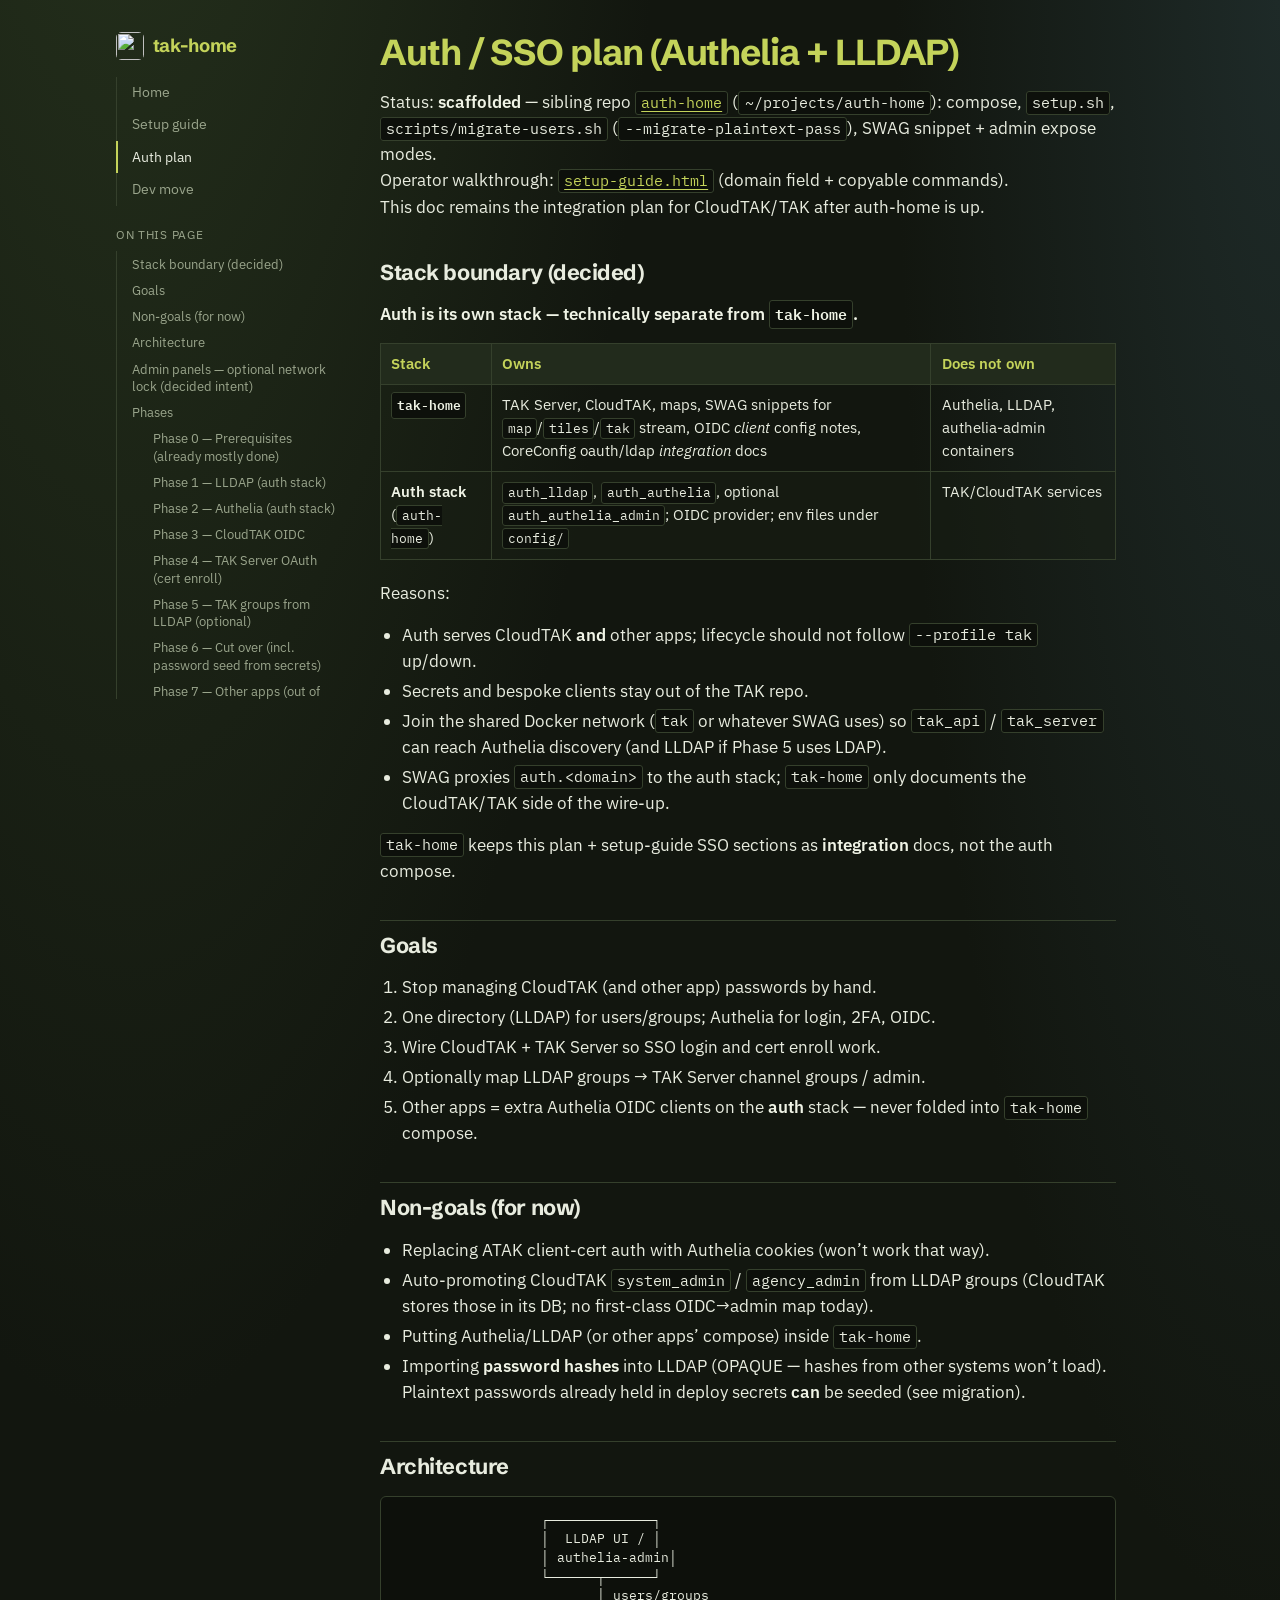
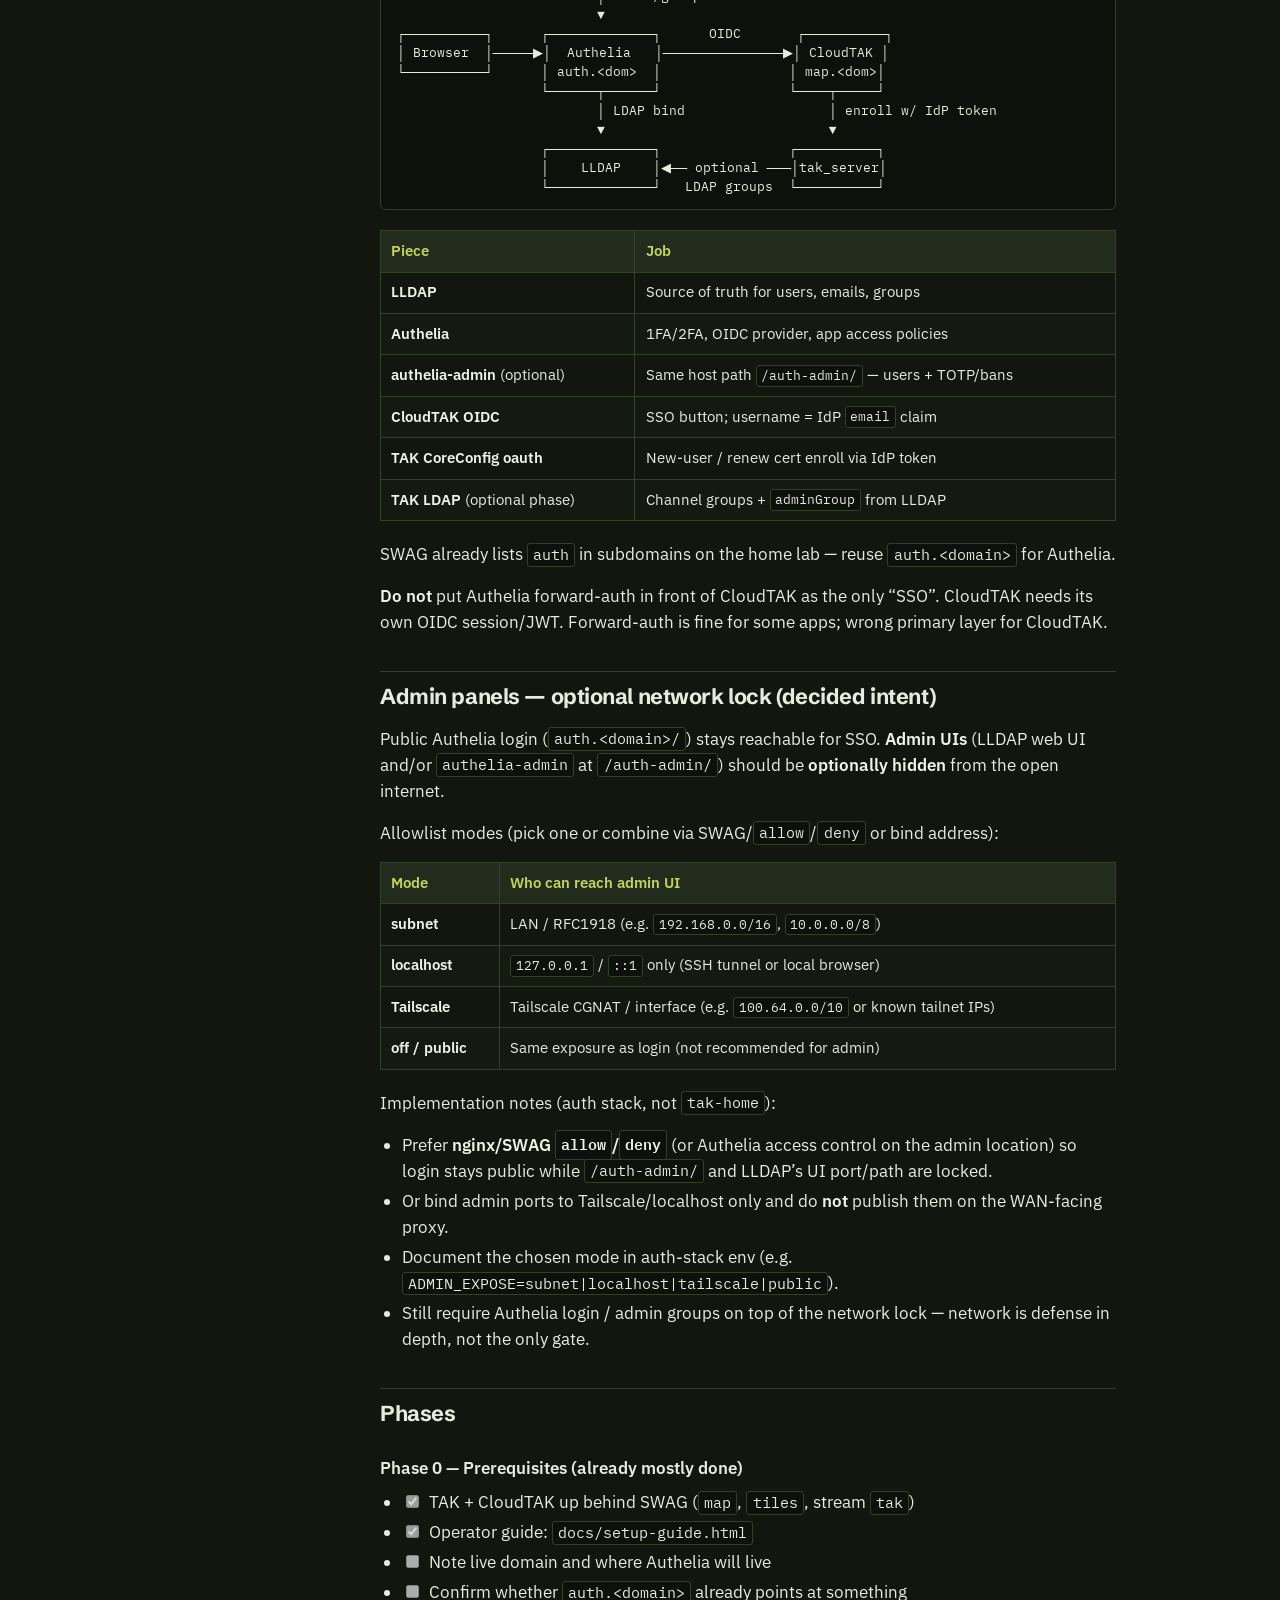
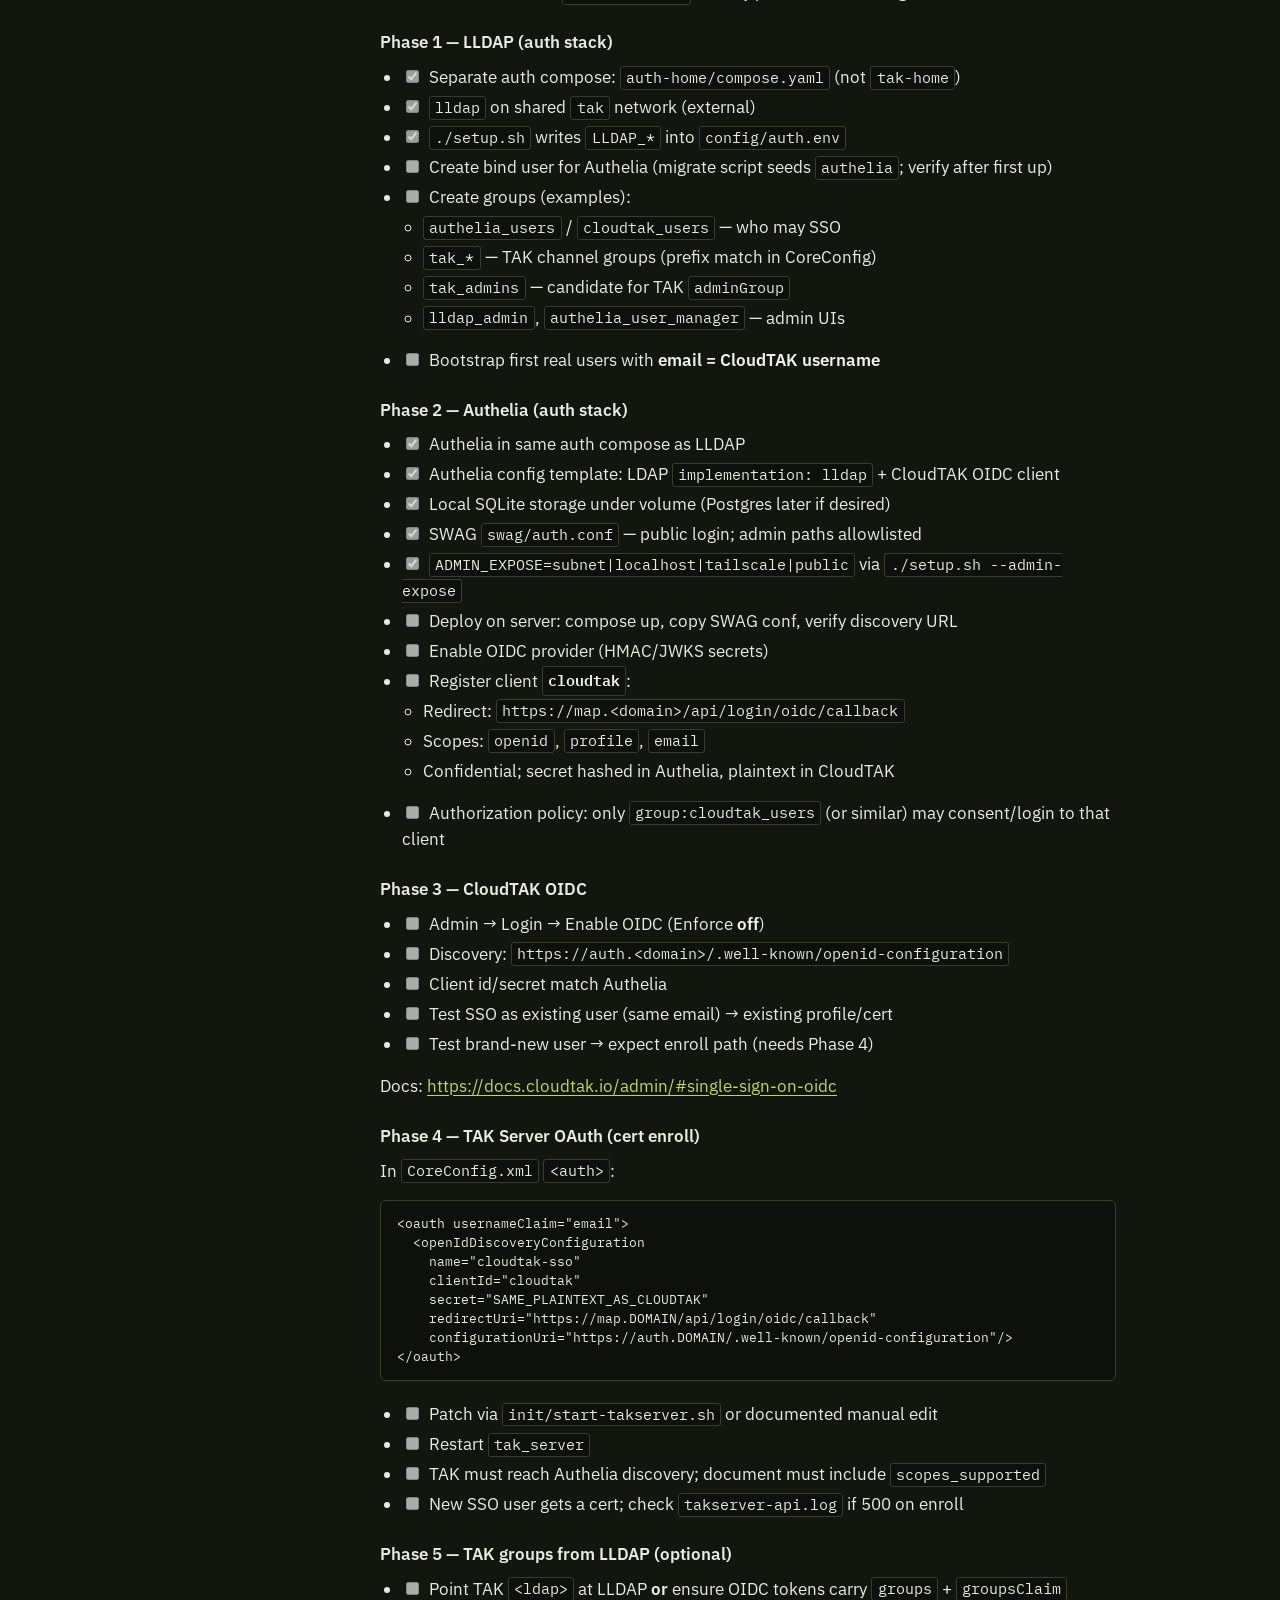
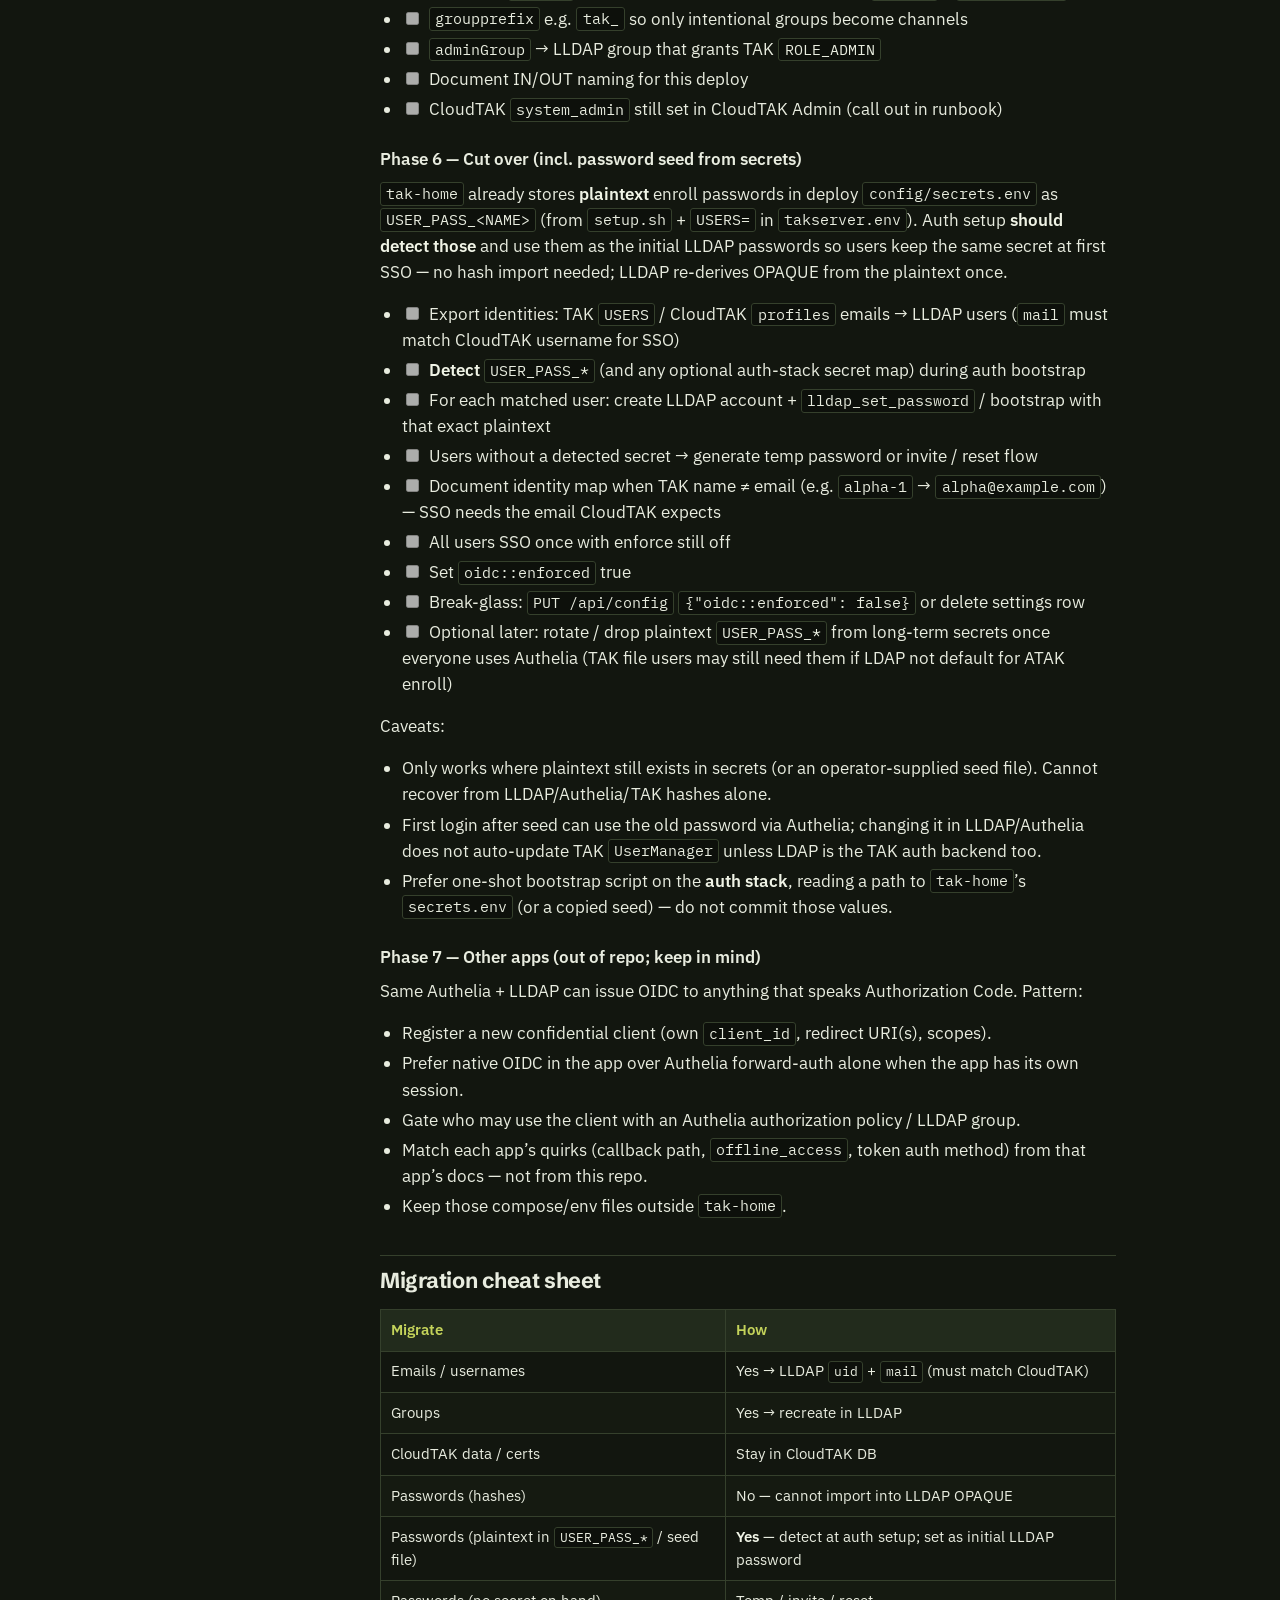
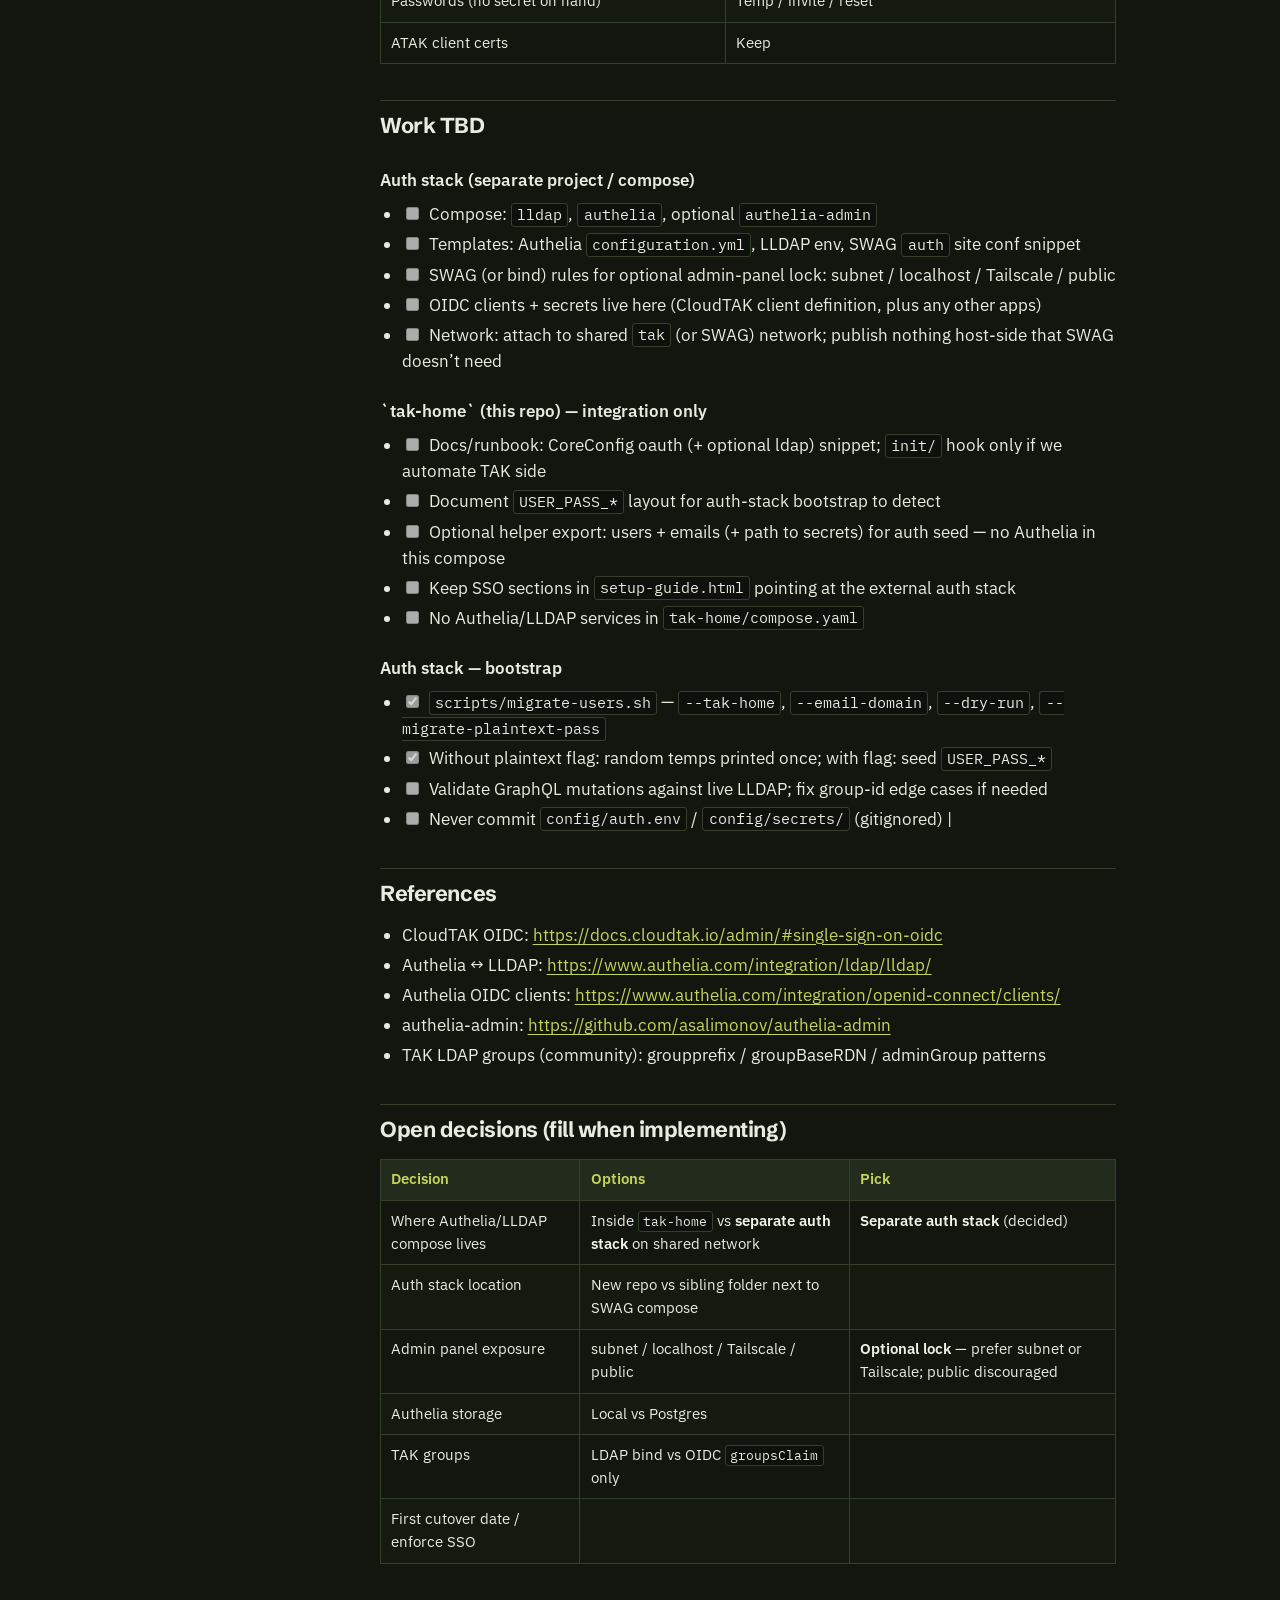
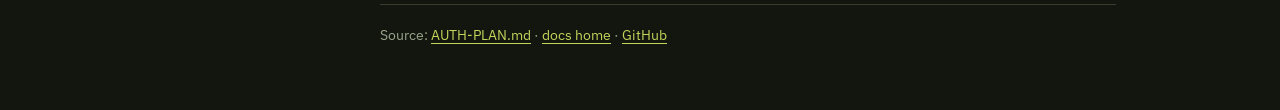
==== docs/auth-plan.html @ 0c03fddf "docs: themed HTML render for AUTH-PLAN and DEV-MOVE" ====
<!DOCTYPE html>
<html lang="en">
<head>
  <meta charset="utf-8" />
  <meta name="viewport" content="width=device-width, initial-scale=1" />
  <title>Auth / SSO plan · tak-home</title>
  <meta name="description" content="Auth / SSO plan — tak-home docs" />
  <link rel="icon" href="favicon.svg" type="image/svg+xml" />
  <link rel="icon" href="favicon.ico" sizes="any" />
  <link rel="apple-touch-icon" href="apple-touch-icon.png" />
  <link rel="preconnect" href="https://fonts.googleapis.com" />
  <link rel="preconnect" href="https://fonts.gstatic.com" crossorigin />
  <link href="https://fonts.googleapis.com/css2?family=IBM+Plex+Mono:wght@400;500&family=IBM+Plex+Sans:wght@400;500;600&family=Schibsted+Grotesk:wght@600;700&display=swap" rel="stylesheet" />
  <link rel="stylesheet" href="site.css" />
</head>
<body>
  <div class="wrap">
    <aside class="side">
      <a class="brand" href="./"><img src="logo.png" width="28" height="28" alt="" />tak-home</a>
      <ul class="nav-links">
        <li><a href="./">Home</a></li>
        <li><a href="setup-guide.html">Setup guide</a></li>
        <li><a href="auth-plan.html" aria-current="page">Auth plan</a></li>
        <li><a href="dev-move.html">Dev move</a></li>
      </ul>
      <span class="toc-label">On this page</span>
<ul class="toc">
<li class="toc-h2"><a href="#stack-boundary-decided">Stack boundary (decided)</a></li>
<li class="toc-h2"><a href="#goals">Goals</a></li>
<li class="toc-h2"><a href="#non-goals-for-now">Non-goals (for now)</a></li>
<li class="toc-h2"><a href="#architecture">Architecture</a></li>
<li class="toc-h2"><a href="#admin-panels-optional-network-lock-decided-intent">Admin panels — optional network lock (decided intent)</a></li>
<li class="toc-h2"><a href="#phases">Phases</a></li>
<li class="toc-h3"><a href="#phase-0-prerequisites-already-mostly-done">Phase 0 — Prerequisites (already mostly done)</a></li>
<li class="toc-h3"><a href="#phase-1-lldap-auth-stack">Phase 1 — LLDAP (auth stack)</a></li>
<li class="toc-h3"><a href="#phase-2-authelia-auth-stack">Phase 2 — Authelia (auth stack)</a></li>
<li class="toc-h3"><a href="#phase-3-cloudtak-oidc">Phase 3 — CloudTAK OIDC</a></li>
<li class="toc-h3"><a href="#phase-4-tak-server-oauth-cert-enroll">Phase 4 — TAK Server OAuth (cert enroll)</a></li>
<li class="toc-h3"><a href="#phase-5-tak-groups-from-lldap-optional">Phase 5 — TAK groups from LLDAP (optional)</a></li>
<li class="toc-h3"><a href="#phase-6-cut-over-incl-password-seed-from-secrets">Phase 6 — Cut over (incl. password seed from secrets)</a></li>
<li class="toc-h3"><a href="#phase-7-other-apps-out-of-repo-keep-in-mind">Phase 7 — Other apps (out of repo; keep in mind)</a></li>
<li class="toc-h2"><a href="#migration-cheat-sheet">Migration cheat sheet</a></li>
<li class="toc-h2"><a href="#work-tbd">Work TBD</a></li>
<li class="toc-h3"><a href="#auth-stack-separate-project-compose">Auth stack (separate project / compose)</a></li>
<li class="toc-h3"><a href="#tak-home-this-repo-integration-only">`tak-home` (this repo) — integration only</a></li>
<li class="toc-h3"><a href="#auth-stack-bootstrap">Auth stack — bootstrap</a></li>
<li class="toc-h2"><a href="#references">References</a></li>
<li class="toc-h2"><a href="#open-decisions-fill-when-implementing">Open decisions (fill when implementing)</a></li>
</ul>
    </aside>
    <main>
      <article>
<h1 id="auth-sso-plan-authelia-lldap">Auth / SSO plan (Authelia + LLDAP)</h1>
<p>Status: <strong>scaffolded</strong> — sibling repo <a href="../../auth-home"><code>auth-home</code></a> (<code>~/projects/auth-home</code>): compose, <code>setup.sh</code>, <code>scripts/migrate-users.sh</code> (<code>--migrate-plaintext-pass</code>), SWAG snippet + admin expose modes.<br>Operator walkthrough: <a href="./setup-guide.html"><code>setup-guide.html</code></a> (domain field + copyable commands).<br>This doc remains the integration plan for CloudTAK/TAK after auth-home is up.</p>
<h2 id="stack-boundary-decided">Stack boundary (decided)</h2>
<p><strong>Auth is its own stack — technically separate from <code>tak-home</code>.</strong></p>
<table>
<thead>
<tr>
<th>Stack</th>
<th>Owns</th>
<th>Does not own</th>
</tr>
</thead>
<tbody><tr>
<td><strong><code>tak-home</code></strong></td>
<td>TAK Server, CloudTAK, maps, SWAG snippets for <code>map</code>/<code>tiles</code>/<code>tak</code> stream, OIDC <em>client</em> config notes, CoreConfig oauth/ldap <em>integration</em> docs</td>
<td>Authelia, LLDAP, authelia-admin containers</td>
</tr>
<tr>
<td><strong>Auth stack</strong> (<code>auth-home</code>)</td>
<td><code>auth_lldap</code>, <code>auth_authelia</code>, optional <code>auth_authelia_admin</code>; OIDC provider; env files under <code>config/</code></td>
<td>TAK/CloudTAK services</td>
</tr>
</tbody></table>
<p>Reasons:</p>
<ul>
<li>Auth serves CloudTAK <strong>and</strong> other apps; lifecycle should not follow <code>--profile tak</code> up/down.</li>
<li>Secrets and bespoke clients stay out of the TAK repo.</li>
<li>Join the shared Docker network (<code>tak</code> or whatever SWAG uses) so <code>tak_api</code> / <code>tak_server</code> can reach Authelia discovery (and LLDAP if Phase 5 uses LDAP).</li>
<li>SWAG proxies <code>auth.&lt;domain&gt;</code> to the auth stack; <code>tak-home</code> only documents the CloudTAK/TAK side of the wire-up.</li>
</ul>
<p><code>tak-home</code> keeps this plan + setup-guide SSO sections as <strong>integration</strong> docs, not the auth compose.</p>
<h2 id="goals">Goals</h2>
<ol>
<li>Stop managing CloudTAK (and other app) passwords by hand.</li>
<li>One directory (LLDAP) for users/groups; Authelia for login, 2FA, OIDC.</li>
<li>Wire CloudTAK + TAK Server so SSO login and cert enroll work.</li>
<li>Optionally map LLDAP groups → TAK Server channel groups / admin.</li>
<li>Other apps = extra Authelia OIDC clients on the <strong>auth</strong> stack — never folded into <code>tak-home</code> compose.</li>
</ol>
<h2 id="non-goals-for-now">Non-goals (for now)</h2>
<ul>
<li>Replacing ATAK client-cert auth with Authelia cookies (won’t work that way).</li>
<li>Auto-promoting CloudTAK <code>system_admin</code> / <code>agency_admin</code> from LLDAP groups (CloudTAK stores those in its DB; no first-class OIDC→admin map today).</li>
<li>Putting Authelia/LLDAP (or other apps’ compose) inside <code>tak-home</code>.</li>
<li>Importing <strong>password hashes</strong> into LLDAP (OPAQUE — hashes from other systems won’t load).
Plaintext passwords already held in deploy secrets <strong>can</strong> be seeded (see migration).</li>
</ul>
<h2 id="architecture">Architecture</h2>
<pre><code>                  ┌─────────────┐
                  │  LLDAP UI / │
                  │ authelia-admin│
                  └──────┬──────┘
                         │ users/groups
                         ▼
┌──────────┐      ┌─────────────┐      OIDC       ┌──────────┐
│ Browser  │─────▶│  Authelia   │───────────────▶│ CloudTAK │
└──────────┘      │ auth.&lt;dom&gt;  │                │ map.&lt;dom&gt;│
                  └──────┬──────┘                └────┬─────┘
                         │ LDAP bind                  │ enroll w/ IdP token
                         ▼                            ▼
                  ┌─────────────┐                ┌──────────┐
                  │    LLDAP    │◀── optional ───│tak_server│
                  └─────────────┘   LDAP groups  └──────────┘
</code></pre>
<table>
<thead>
<tr>
<th>Piece</th>
<th>Job</th>
</tr>
</thead>
<tbody><tr>
<td><strong>LLDAP</strong></td>
<td>Source of truth for users, emails, groups</td>
</tr>
<tr>
<td><strong>Authelia</strong></td>
<td>1FA/2FA, OIDC provider, app access policies</td>
</tr>
<tr>
<td><strong>authelia-admin</strong> (optional)</td>
<td>Same host path <code>/auth-admin/</code> — users + TOTP/bans</td>
</tr>
<tr>
<td><strong>CloudTAK OIDC</strong></td>
<td>SSO button; username = IdP <code>email</code> claim</td>
</tr>
<tr>
<td><strong>TAK CoreConfig oauth</strong></td>
<td>New-user / renew cert enroll via IdP token</td>
</tr>
<tr>
<td><strong>TAK LDAP</strong> (optional phase)</td>
<td>Channel groups + <code>adminGroup</code> from LLDAP</td>
</tr>
</tbody></table>
<p>SWAG already lists <code>auth</code> in subdomains on the home lab — reuse <code>auth.&lt;domain&gt;</code> for Authelia.</p>
<p><strong>Do not</strong> put Authelia forward-auth in front of CloudTAK as the only “SSO”. CloudTAK needs its own OIDC session/JWT. Forward-auth is fine for some apps; wrong primary layer for CloudTAK.</p>
<h2 id="admin-panels-optional-network-lock-decided-intent">Admin panels — optional network lock (decided intent)</h2>
<p>Public Authelia login (<code>auth.&lt;domain&gt;/</code>) stays reachable for SSO. <strong>Admin UIs</strong> (LLDAP web UI and/or <code>authelia-admin</code> at <code>/auth-admin/</code>) should be <strong>optionally hidden</strong> from the open internet.</p>
<p>Allowlist modes (pick one or combine via SWAG/<code>allow</code>/<code>deny</code> or bind address):</p>
<table>
<thead>
<tr>
<th>Mode</th>
<th>Who can reach admin UI</th>
</tr>
</thead>
<tbody><tr>
<td><strong>subnet</strong></td>
<td>LAN / RFC1918 (e.g. <code>192.168.0.0/16</code>, <code>10.0.0.0/8</code>)</td>
</tr>
<tr>
<td><strong>localhost</strong></td>
<td><code>127.0.0.1</code> / <code>::1</code> only (SSH tunnel or local browser)</td>
</tr>
<tr>
<td><strong>Tailscale</strong></td>
<td>Tailscale CGNAT / interface (e.g. <code>100.64.0.0/10</code> or known tailnet IPs)</td>
</tr>
<tr>
<td><strong>off / public</strong></td>
<td>Same exposure as login (not recommended for admin)</td>
</tr>
</tbody></table>
<p>Implementation notes (auth stack, not <code>tak-home</code>):</p>
<ul>
<li>Prefer <strong>nginx/SWAG <code>allow</code>/<code>deny</code></strong> (or Authelia access control on the admin location) so login stays public while <code>/auth-admin/</code> and LLDAP’s UI port/path are locked.</li>
<li>Or bind admin ports to Tailscale/localhost only and do <strong>not</strong> publish them on the WAN-facing proxy.</li>
<li>Document the chosen mode in auth-stack env (e.g. <code>ADMIN_EXPOSE=subnet|localhost|tailscale|public</code>).</li>
<li>Still require Authelia login / admin groups on top of the network lock — network is defense in depth, not the only gate.</li>
</ul>
<h2 id="phases">Phases</h2>
<h3 id="phase-0-prerequisites-already-mostly-done">Phase 0 — Prerequisites (already mostly done)</h3>
<ul>
<li><input checked="" disabled="" type="checkbox"> TAK + CloudTAK up behind SWAG (<code>map</code>, <code>tiles</code>, stream <code>tak</code>)</li>
<li><input checked="" disabled="" type="checkbox"> Operator guide: <code>docs/setup-guide.html</code></li>
<li><input disabled="" type="checkbox"> Note live domain and where Authelia will live</li>
<li><input disabled="" type="checkbox"> Confirm whether <code>auth.&lt;domain&gt;</code> already points at something</li>
</ul>
<h3 id="phase-1-lldap-auth-stack">Phase 1 — LLDAP (auth stack)</h3>
<ul>
<li><input checked="" disabled="" type="checkbox"> Separate auth compose: <code>auth-home/compose.yaml</code> (not <code>tak-home</code>)</li>
<li><input checked="" disabled="" type="checkbox"> <code>lldap</code> on shared <code>tak</code> network (external)</li>
<li><input checked="" disabled="" type="checkbox"> <code>./setup.sh</code> writes <code>LLDAP_*</code> into <code>config/auth.env</code></li>
<li><input disabled="" type="checkbox"> Create bind user for Authelia (migrate script seeds <code>authelia</code>; verify after first up)</li>
<li><input disabled="" type="checkbox"> Create groups (examples):<ul>
<li><code>authelia_users</code> / <code>cloudtak_users</code> — who may SSO</li>
<li><code>tak_*</code> — TAK channel groups (prefix match in CoreConfig)</li>
<li><code>tak_admins</code> — candidate for TAK <code>adminGroup</code></li>
<li><code>lldap_admin</code>, <code>authelia_user_manager</code> — admin UIs</li>
</ul>
</li>
<li><input disabled="" type="checkbox"> Bootstrap first real users with <strong>email = CloudTAK username</strong></li>
</ul>
<h3 id="phase-2-authelia-auth-stack">Phase 2 — Authelia (auth stack)</h3>
<ul>
<li><input checked="" disabled="" type="checkbox"> Authelia in same auth compose as LLDAP</li>
<li><input checked="" disabled="" type="checkbox"> Authelia config template: LDAP <code>implementation: lldap</code> + CloudTAK OIDC client</li>
<li><input checked="" disabled="" type="checkbox"> Local SQLite storage under volume (Postgres later if desired)</li>
<li><input checked="" disabled="" type="checkbox"> SWAG <code>swag/auth.conf</code> — public login; admin paths allowlisted</li>
<li><input checked="" disabled="" type="checkbox"> <code>ADMIN_EXPOSE=subnet|localhost|tailscale|public</code> via <code>./setup.sh --admin-expose</code></li>
<li><input disabled="" type="checkbox"> Deploy on server: compose up, copy SWAG conf, verify discovery URL</li>
<li><input disabled="" type="checkbox"> Enable OIDC provider (HMAC/JWKS secrets)</li>
<li><input disabled="" type="checkbox"> Register client <strong><code>cloudtak</code></strong>:<ul>
<li>Redirect: <code>https://map.&lt;domain&gt;/api/login/oidc/callback</code></li>
<li>Scopes: <code>openid</code>, <code>profile</code>, <code>email</code></li>
<li>Confidential; secret hashed in Authelia, plaintext in CloudTAK</li>
</ul>
</li>
<li><input disabled="" type="checkbox"> Authorization policy: only <code>group:cloudtak_users</code> (or similar) may consent/login to that client</li>
</ul>
<h3 id="phase-3-cloudtak-oidc">Phase 3 — CloudTAK OIDC</h3>
<ul>
<li><input disabled="" type="checkbox"> Admin → Login → Enable OIDC (Enforce <strong>off</strong>)</li>
<li><input disabled="" type="checkbox"> Discovery: <code>https://auth.&lt;domain&gt;/.well-known/openid-configuration</code></li>
<li><input disabled="" type="checkbox"> Client id/secret match Authelia</li>
<li><input disabled="" type="checkbox"> Test SSO as existing user (same email) → existing profile/cert</li>
<li><input disabled="" type="checkbox"> Test brand-new user → expect enroll path (needs Phase 4)</li>
</ul>
<p>Docs: <a href="https://docs.cloudtak.io/admin/#single-sign-on-oidc">https://docs.cloudtak.io/admin/#single-sign-on-oidc</a></p>
<h3 id="phase-4-tak-server-oauth-cert-enroll">Phase 4 — TAK Server OAuth (cert enroll)</h3>
<p>In <code>CoreConfig.xml</code> <code>&lt;auth&gt;</code>:</p>
<pre><code class="language-xml">&lt;oauth usernameClaim=&quot;email&quot;&gt;
  &lt;openIdDiscoveryConfiguration
    name=&quot;cloudtak-sso&quot;
    clientId=&quot;cloudtak&quot;
    secret=&quot;SAME_PLAINTEXT_AS_CLOUDTAK&quot;
    redirectUri=&quot;https://map.DOMAIN/api/login/oidc/callback&quot;
    configurationUri=&quot;https://auth.DOMAIN/.well-known/openid-configuration&quot;/&gt;
&lt;/oauth&gt;
</code></pre>
<ul>
<li><input disabled="" type="checkbox"> Patch via <code>init/start-takserver.sh</code> or documented manual edit</li>
<li><input disabled="" type="checkbox"> Restart <code>tak_server</code></li>
<li><input disabled="" type="checkbox"> TAK must reach Authelia discovery; document must include <code>scopes_supported</code></li>
<li><input disabled="" type="checkbox"> New SSO user gets a cert; check <code>takserver-api.log</code> if 500 on enroll</li>
</ul>
<h3 id="phase-5-tak-groups-from-lldap-optional">Phase 5 — TAK groups from LLDAP (optional)</h3>
<ul>
<li><input disabled="" type="checkbox"> Point TAK <code>&lt;ldap&gt;</code> at LLDAP <strong>or</strong> ensure OIDC tokens carry <code>groups</code> + <code>groupsClaim</code></li>
<li><input disabled="" type="checkbox"> <code>groupprefix</code> e.g. <code>tak_</code> so only intentional groups become channels</li>
<li><input disabled="" type="checkbox"> <code>adminGroup</code> → LLDAP group that grants TAK <code>ROLE_ADMIN</code></li>
<li><input disabled="" type="checkbox"> Document IN/OUT naming for this deploy</li>
<li><input disabled="" type="checkbox"> CloudTAK <code>system_admin</code> still set in CloudTAK Admin (call out in runbook)</li>
</ul>
<h3 id="phase-6-cut-over-incl-password-seed-from-secrets">Phase 6 — Cut over (incl. password seed from secrets)</h3>
<p><code>tak-home</code> already stores <strong>plaintext</strong> enroll passwords in deploy <code>config/secrets.env</code> as <code>USER_PASS_&lt;NAME&gt;</code> (from <code>setup.sh</code> + <code>USERS=</code> in <code>takserver.env</code>). Auth setup <strong>should detect those</strong> and use them as the initial LLDAP passwords so users keep the same secret at first SSO — no hash import needed; LLDAP re-derives OPAQUE from the plaintext once.</p>
<ul>
<li><input disabled="" type="checkbox"> Export identities: TAK <code>USERS</code> / CloudTAK <code>profiles</code> emails → LLDAP users (<code>mail</code> must match CloudTAK username for SSO)</li>
<li><input disabled="" type="checkbox"> <strong>Detect</strong> <code>USER_PASS_*</code> (and any optional auth-stack secret map) during auth bootstrap</li>
<li><input disabled="" type="checkbox"> For each matched user: create LLDAP account + <code>lldap_set_password</code> / bootstrap with that exact plaintext</li>
<li><input disabled="" type="checkbox"> Users without a detected secret → generate temp password or invite / reset flow</li>
<li><input disabled="" type="checkbox"> Document identity map when TAK name ≠ email (e.g. <code>alpha-1</code> → <code>alpha@example.com</code>) — SSO needs the email CloudTAK expects</li>
<li><input disabled="" type="checkbox"> All users SSO once with enforce still off</li>
<li><input disabled="" type="checkbox"> Set <code>oidc::enforced</code> true</li>
<li><input disabled="" type="checkbox"> Break-glass: <code>PUT /api/config</code> <code>{&quot;oidc::enforced&quot;: false}</code> or delete settings row</li>
<li><input disabled="" type="checkbox"> Optional later: rotate / drop plaintext <code>USER_PASS_*</code> from long-term secrets once everyone uses Authelia (TAK file users may still need them if LDAP not default for ATAK enroll)</li>
</ul>
<p>Caveats:</p>
<ul>
<li>Only works where plaintext still exists in secrets (or an operator-supplied seed file). Cannot recover from LLDAP/Authelia/TAK hashes alone.</li>
<li>First login after seed can use the old password via Authelia; changing it in LLDAP/Authelia does not auto-update TAK <code>UserManager</code> unless LDAP is the TAK auth backend too.</li>
<li>Prefer one-shot bootstrap script on the <strong>auth stack</strong>, reading a path to <code>tak-home</code>’s <code>secrets.env</code> (or a copied seed) — do not commit those values.</li>
</ul>
<h3 id="phase-7-other-apps-out-of-repo-keep-in-mind">Phase 7 — Other apps (out of repo; keep in mind)</h3>
<p>Same Authelia + LLDAP can issue OIDC to anything that speaks Authorization Code. Pattern:</p>
<ul>
<li>Register a new confidential client (own <code>client_id</code>, redirect URI(s), scopes).</li>
<li>Prefer native OIDC in the app over Authelia forward-auth alone when the app has its own session.</li>
<li>Gate who may use the client with an Authelia authorization policy / LLDAP group.</li>
<li>Match each app’s quirks (callback path, <code>offline_access</code>, token auth method) from that app’s docs — not from this repo.</li>
<li>Keep those compose/env files outside <code>tak-home</code>.</li>
</ul>
<h2 id="migration-cheat-sheet">Migration cheat sheet</h2>
<table>
<thead>
<tr>
<th>Migrate</th>
<th>How</th>
</tr>
</thead>
<tbody><tr>
<td>Emails / usernames</td>
<td>Yes → LLDAP <code>uid</code> + <code>mail</code> (must match CloudTAK)</td>
</tr>
<tr>
<td>Groups</td>
<td>Yes → recreate in LLDAP</td>
</tr>
<tr>
<td>CloudTAK data / certs</td>
<td>Stay in CloudTAK DB</td>
</tr>
<tr>
<td>Passwords (hashes)</td>
<td>No — cannot import into LLDAP OPAQUE</td>
</tr>
<tr>
<td>Passwords (plaintext in <code>USER_PASS_*</code> / seed file)</td>
<td><strong>Yes</strong> — detect at auth setup; set as initial LLDAP password</td>
</tr>
<tr>
<td>Passwords (no secret on hand)</td>
<td>Temp / invite / reset</td>
</tr>
<tr>
<td>ATAK client certs</td>
<td>Keep</td>
</tr>
</tbody></table>
<h2 id="work-tbd">Work TBD</h2>
<h3 id="auth-stack-separate-project-compose">Auth stack (separate project / compose)</h3>
<ul>
<li><input disabled="" type="checkbox"> Compose: <code>lldap</code>, <code>authelia</code>, optional <code>authelia-admin</code></li>
<li><input disabled="" type="checkbox"> Templates: Authelia <code>configuration.yml</code>, LLDAP env, SWAG <code>auth</code> site conf snippet</li>
<li><input disabled="" type="checkbox"> SWAG (or bind) rules for optional admin-panel lock: subnet / localhost / Tailscale / public</li>
<li><input disabled="" type="checkbox"> OIDC clients + secrets live here (CloudTAK client definition, plus any other apps)</li>
<li><input disabled="" type="checkbox"> Network: attach to shared <code>tak</code> (or SWAG) network; publish nothing host-side that SWAG doesn’t need</li>
</ul>
<h3 id="tak-home-this-repo-integration-only">`tak-home` (this repo) — integration only</h3>
<ul>
<li><input disabled="" type="checkbox"> Docs/runbook: CoreConfig oauth (+ optional ldap) snippet; <code>init/</code> hook only if we automate TAK side</li>
<li><input disabled="" type="checkbox"> Document <code>USER_PASS_*</code> layout for auth-stack bootstrap to detect</li>
<li><input disabled="" type="checkbox"> Optional helper export: users + emails (+ path to secrets) for auth seed — no Authelia in this compose</li>
<li><input disabled="" type="checkbox"> Keep SSO sections in <code>setup-guide.html</code> pointing at the external auth stack</li>
<li><input disabled="" type="checkbox"> No Authelia/LLDAP services in <code>tak-home/compose.yaml</code></li>
</ul>
<h3 id="auth-stack-bootstrap">Auth stack — bootstrap</h3>
<ul>
<li><input checked="" disabled="" type="checkbox"> <code>scripts/migrate-users.sh</code> — <code>--tak-home</code>, <code>--email-domain</code>, <code>--dry-run</code>, <code>--migrate-plaintext-pass</code></li>
<li><input checked="" disabled="" type="checkbox"> Without plaintext flag: random temps printed once; with flag: seed <code>USER_PASS_*</code></li>
<li><input disabled="" type="checkbox"> Validate GraphQL mutations against live LLDAP; fix group-id edge cases if needed</li>
<li><input disabled="" type="checkbox"> Never commit <code>config/auth.env</code> / <code>config/secrets/</code> (gitignored) |</li>
</ul>
<h2 id="references">References</h2>
<ul>
<li>CloudTAK OIDC: <a href="https://docs.cloudtak.io/admin/#single-sign-on-oidc">https://docs.cloudtak.io/admin/#single-sign-on-oidc</a></li>
<li>Authelia ↔ LLDAP: <a href="https://www.authelia.com/integration/ldap/lldap/">https://www.authelia.com/integration/ldap/lldap/</a></li>
<li>Authelia OIDC clients: <a href="https://www.authelia.com/integration/openid-connect/clients/">https://www.authelia.com/integration/openid-connect/clients/</a></li>
<li>authelia-admin: <a href="https://github.com/asalimonov/authelia-admin">https://github.com/asalimonov/authelia-admin</a></li>
<li>TAK LDAP groups (community): groupprefix / groupBaseRDN / adminGroup patterns</li>
</ul>
<h2 id="open-decisions-fill-when-implementing">Open decisions (fill when implementing)</h2>
<table>
<thead>
<tr>
<th>Decision</th>
<th>Options</th>
<th>Pick</th>
</tr>
</thead>
<tbody><tr>
<td>Where Authelia/LLDAP compose lives</td>
<td>Inside <code>tak-home</code> vs <strong>separate auth stack</strong> on shared network</td>
<td><strong>Separate auth stack</strong> (decided)</td>
</tr>
<tr>
<td>Auth stack location</td>
<td>New repo vs sibling folder next to SWAG compose</td>
<td></td>
</tr>
<tr>
<td>Admin panel exposure</td>
<td>subnet / localhost / Tailscale / public</td>
<td><strong>Optional lock</strong> — prefer subnet or Tailscale; public discouraged</td>
</tr>
<tr>
<td>Authelia storage</td>
<td>Local vs Postgres</td>
<td></td>
</tr>
<tr>
<td>TAK groups</td>
<td>LDAP bind vs OIDC <code>groupsClaim</code> only</td>
<td></td>
</tr>
<tr>
<td>First cutover date / enforce SSO</td>
<td></td>
<td></td>
</tr>
</tbody></table>

      </article>
      <footer class="doc-foot">
        Source: <a href="AUTH-PLAN.md">AUTH-PLAN.md</a>
        · <a href="./">docs home</a>
        · <a href="https://github.com/TobiTenno/tak-home">GitHub</a>
      </footer>
    </main>
  </div>
</body>
</html>
---- docs/site.css ----
:root {
  --bg: #12160f;
  --bg-elev: #1a2116;
  --panel: #222b1c;
  --ink: #e8ecdf;
  --muted: #9aa58c;
  --line: #35402c;
  --accent: #c4d35a;
  --accent-dim: #8a9a3a;
  --code-bg: #0d100b;
  --radius: 6px;
  --max: 46rem;
}

* { box-sizing: border-box; }
html { scroll-behavior: smooth; }
body {
  margin: 0;
  font-family: "IBM Plex Sans", system-ui, sans-serif;
  font-size: 1.05rem;
  line-height: 1.55;
  color: var(--ink);
  background:
    radial-gradient(ellipse 80% 50% at 10% -10%, #2a3820 0%, transparent 55%),
    radial-gradient(ellipse 60% 40% at 100% 0%, #1e2a28 0%, transparent 50%),
    var(--bg);
  min-height: 100vh;
}

a { color: var(--accent); text-underline-offset: 3px; }
a:hover { color: #dce878; }

.wrap {
  display: grid;
  grid-template-columns: minmax(0, 14rem) minmax(0, var(--max));
  gap: 2.5rem;
  max-width: 68rem;
  margin: 0 auto;
  padding: 2rem 1.25rem 4rem;
}

@media (max-width: 800px) {
  .wrap {
    grid-template-columns: 1fr;
    gap: 1.25rem;
  }
  .side { position: static; }
}

.side {
  position: sticky;
  top: 1rem;
  align-self: start;
  font-size: 0.85rem;
}

.side .brand {
  font-family: "Schibsted Grotesk", "IBM Plex Sans", sans-serif;
  font-weight: 700;
  font-size: 1.15rem;
  letter-spacing: -0.02em;
  color: var(--accent);
  margin-bottom: 1rem;
  display: flex;
  align-items: center;
  gap: 0.55rem;
  text-decoration: none;
}

.side .brand img {
  width: 1.75rem;
  height: 1.75rem;
  border-radius: 0.35rem;
  flex-shrink: 0;
}

.side .nav-links {
  list-style: none;
  margin: 0 0 1.25rem;
  padding: 0;
  border-left: 1px solid var(--line);
}

.side .nav-links a {
  display: block;
  padding: 0.35rem 0 0.35rem 0.85rem;
  color: var(--muted);
  text-decoration: none;
  border-left: 2px solid transparent;
  margin-left: -1px;
}

.side .nav-links a:hover,
.side .nav-links a[aria-current="page"] {
  color: var(--ink);
  border-left-color: var(--accent);
}

.side .toc {
  list-style: none;
  margin: 0;
  padding: 0;
  border-left: 1px solid var(--line);
  max-height: min(60vh, 28rem);
  overflow: auto;
}

.side .toc a {
  display: block;
  padding: 0.28rem 0 0.28rem 0.85rem;
  color: var(--muted);
  text-decoration: none;
  border-left: 2px solid transparent;
  margin-left: -1px;
  font-size: 0.8rem;
  line-height: 1.35;
}

.side .toc a:hover { color: var(--ink); }
.side .toc .toc-h3 { padding-left: 1.35rem; font-size: 0.75rem; }

.side .toc-label {
  display: block;
  color: var(--muted);
  font-size: 0.72rem;
  text-transform: uppercase;
  letter-spacing: 0.06em;
  margin: 0 0 0.5rem;
}

article {
  min-width: 0;
}

article > h1:first-child {
  font-family: "Schibsted Grotesk", "IBM Plex Sans", sans-serif;
  font-weight: 700;
  font-size: clamp(1.75rem, 4vw, 2.25rem);
  letter-spacing: -0.03em;
  line-height: 1.15;
  color: var(--accent);
  margin: 0 0 1rem;
}

article h2 {
  font-family: "Schibsted Grotesk", "IBM Plex Sans", sans-serif;
  font-weight: 700;
  font-size: 1.35rem;
  letter-spacing: -0.02em;
  margin: 2.25rem 0 0.75rem;
  padding-top: 0.5rem;
  border-top: 1px solid var(--line);
  color: var(--ink);
}

article h2:first-of-type { border-top: 0; padding-top: 0; }

article h3 {
  font-size: 1.08rem;
  font-weight: 600;
  margin: 1.5rem 0 0.5rem;
  color: var(--ink);
}

article p { margin: 0 0 1rem; }
article li { margin: 0.25rem 0; }
article ul, article ol { margin: 0 0 1rem; padding-left: 1.35rem; }

article strong { color: #f0f4e6; font-weight: 600; }

article code {
  font-family: "IBM Plex Mono", ui-monospace, monospace;
  font-size: 0.88em;
  background: var(--code-bg);
  border: 1px solid var(--line);
  border-radius: 3px;
  padding: 0.1em 0.35em;
}

article pre {
  position: relative;
  margin: 0 0 1.25rem;
  padding: 0.85rem 1rem;
  background: var(--code-bg);
  border: 1px solid var(--line);
  border-radius: var(--radius);
  overflow-x: auto;
  font-family: "IBM Plex Mono", ui-monospace, monospace;
  font-size: 0.82rem;
  line-height: 1.45;
}

article pre code {
  background: none;
  border: 0;
  padding: 0;
  font-size: inherit;
}

article table {
  width: 100%;
  border-collapse: collapse;
  margin: 0 0 1.25rem;
  font-size: 0.92rem;
}

article th,
article td {
  text-align: left;
  vertical-align: top;
  padding: 0.55rem 0.65rem;
  border: 1px solid var(--line);
}

article th {
  background: var(--panel);
  color: var(--accent);
  font-weight: 600;
}

article tr:nth-child(even) td { background: rgba(26, 33, 22, 0.45); }

article blockquote {
  margin: 0 0 1.25rem;
  padding: 0.65rem 1rem;
  border-left: 3px solid var(--accent-dim);
  background: var(--bg-elev);
  color: var(--muted);
}

article hr {
  border: 0;
  border-top: 1px solid var(--line);
  margin: 2rem 0;
}

article input[type="checkbox"] {
  margin-right: 0.4rem;
  accent-color: var(--accent);
}

.page-meta {
  color: var(--muted);
  font-size: 0.85rem;
  margin: 0 0 1.5rem;
}

footer.doc-foot {
  margin-top: 2.5rem;
  padding-top: 1.25rem;
  border-top: 1px solid var(--line);
  color: var(--muted);
  font-size: 0.85rem;
}
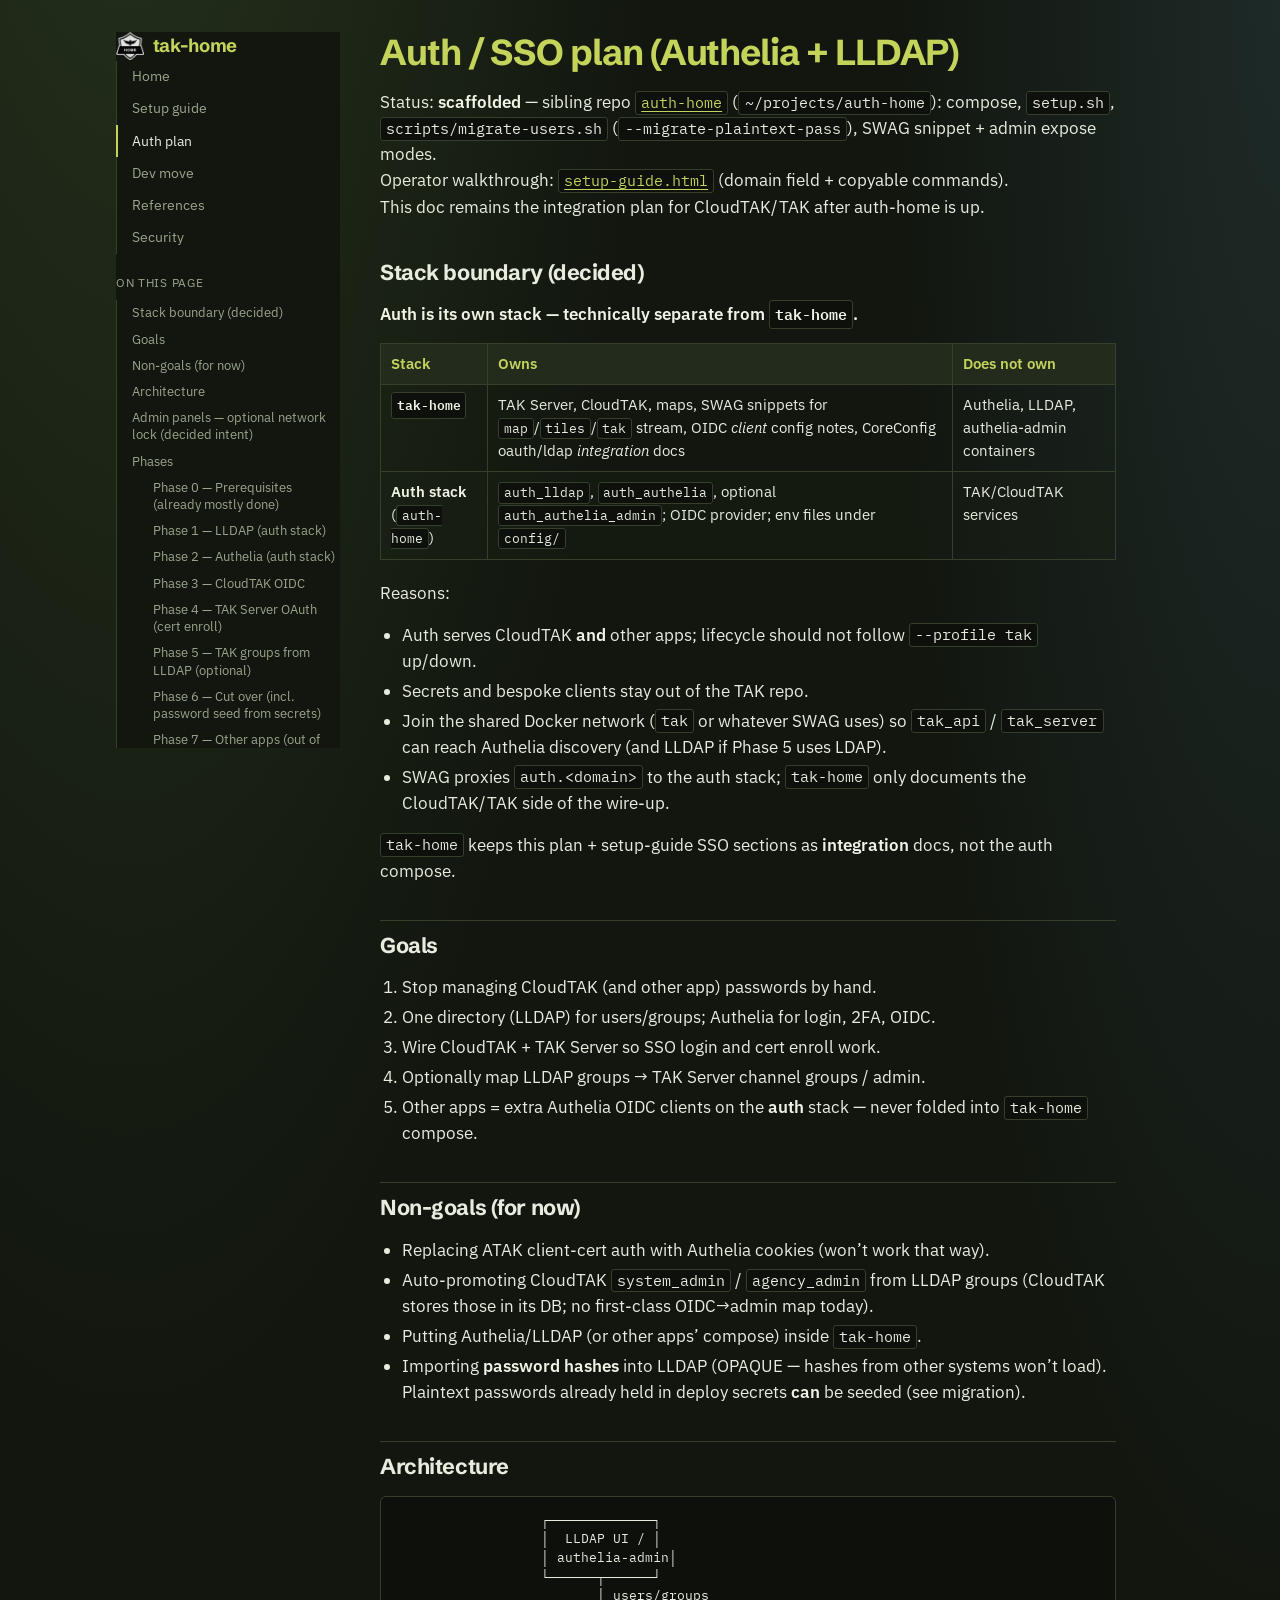
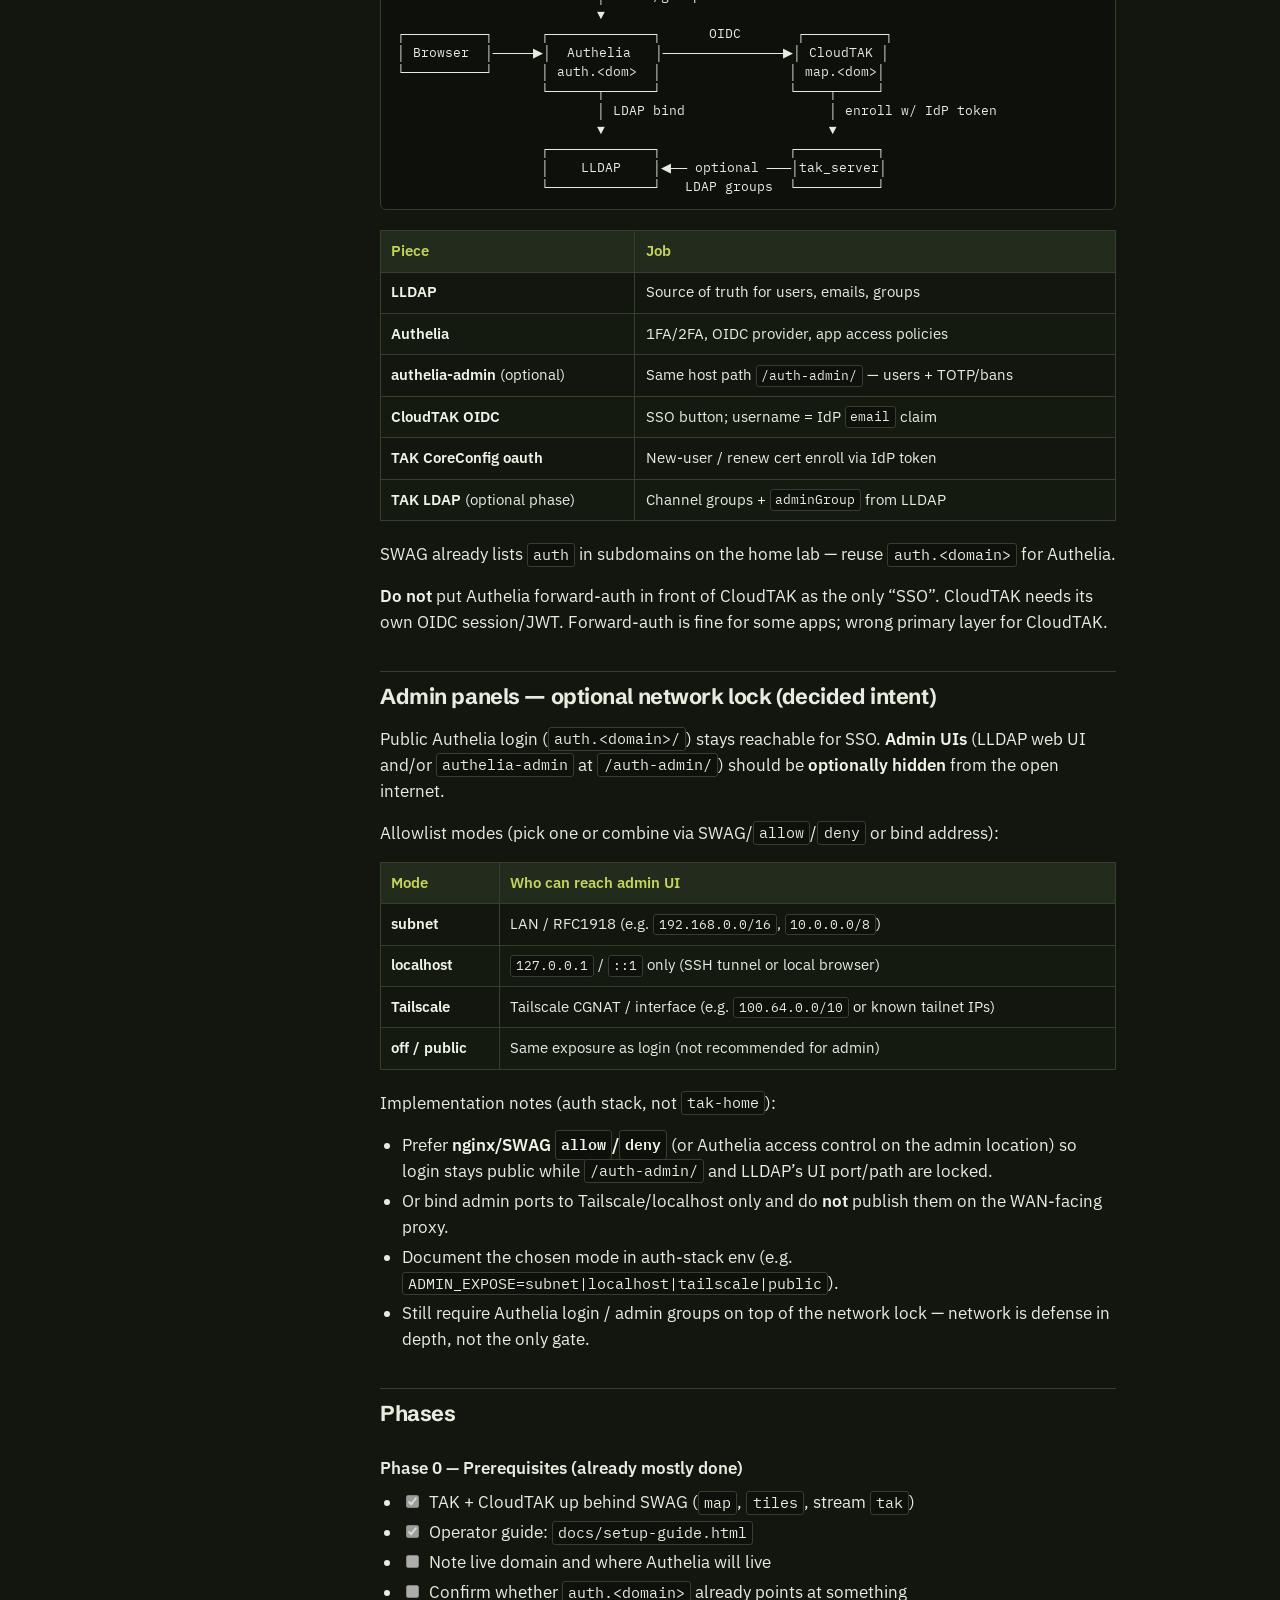
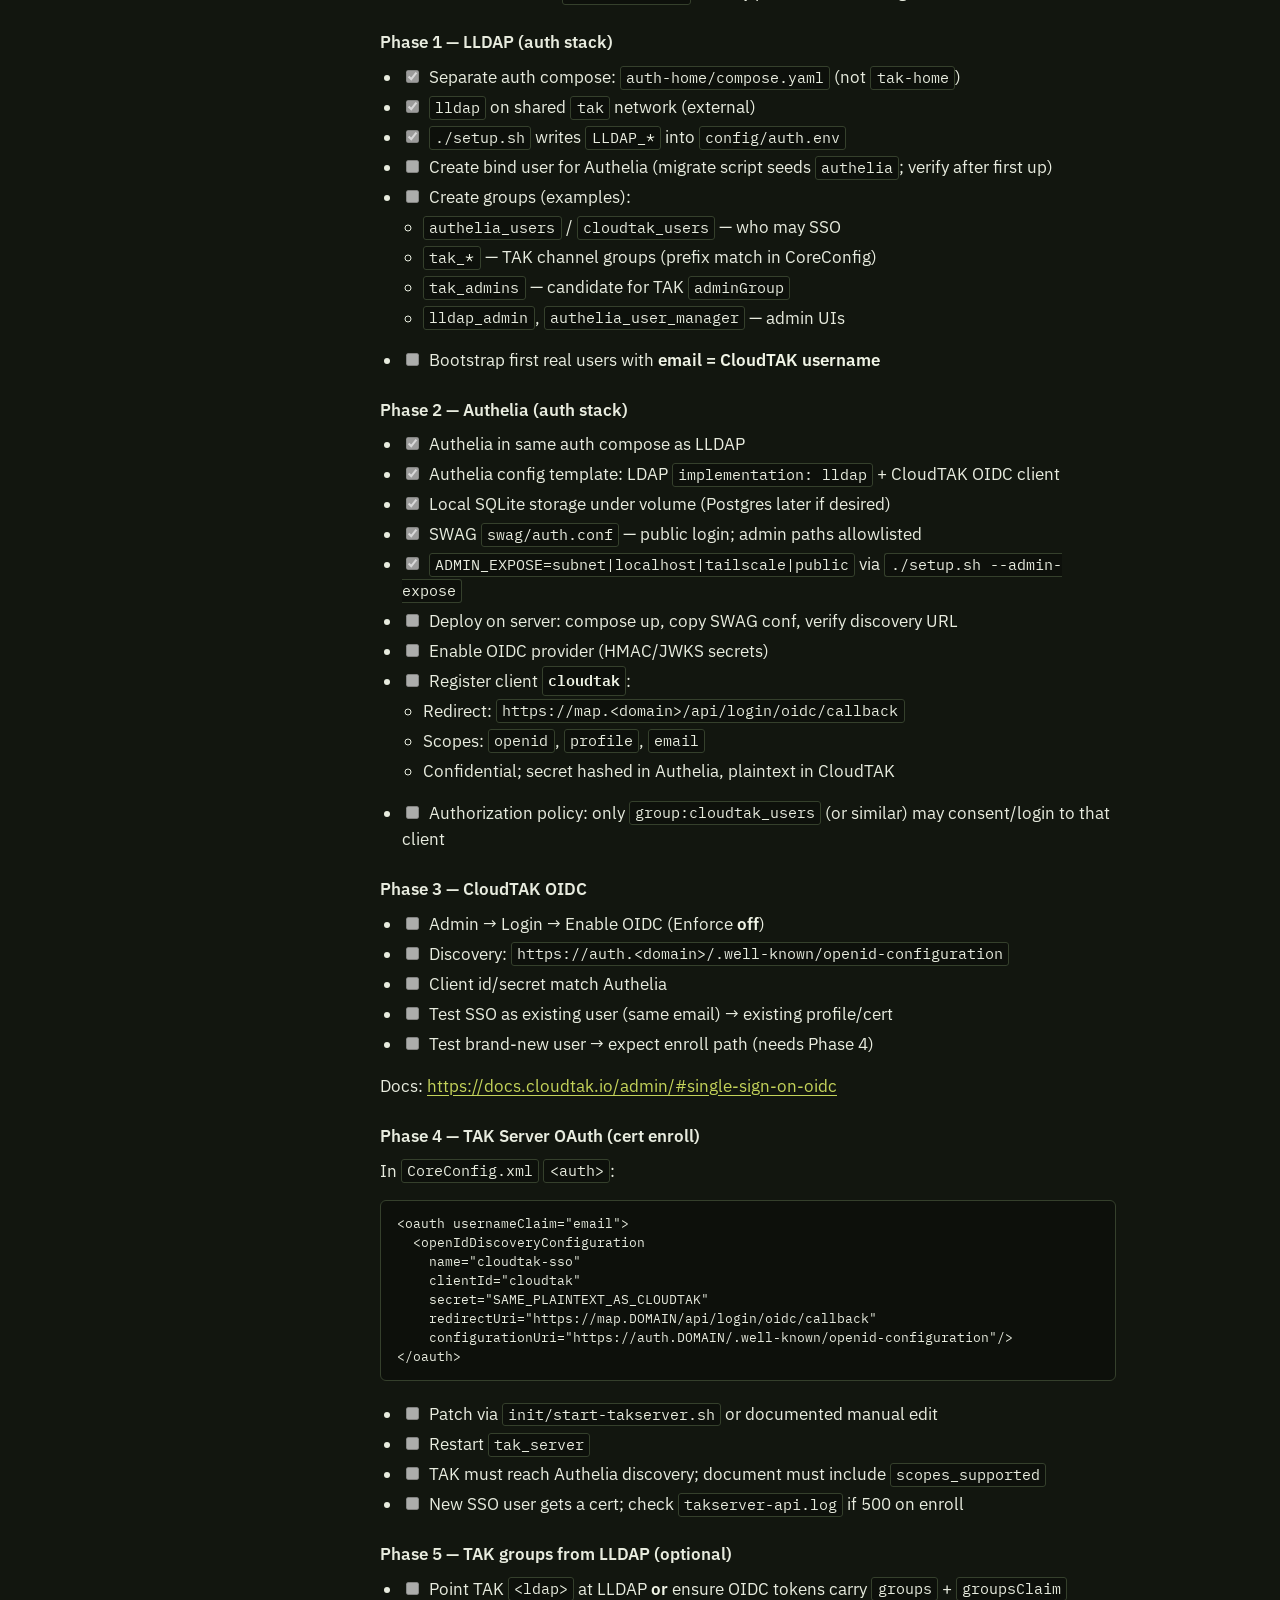
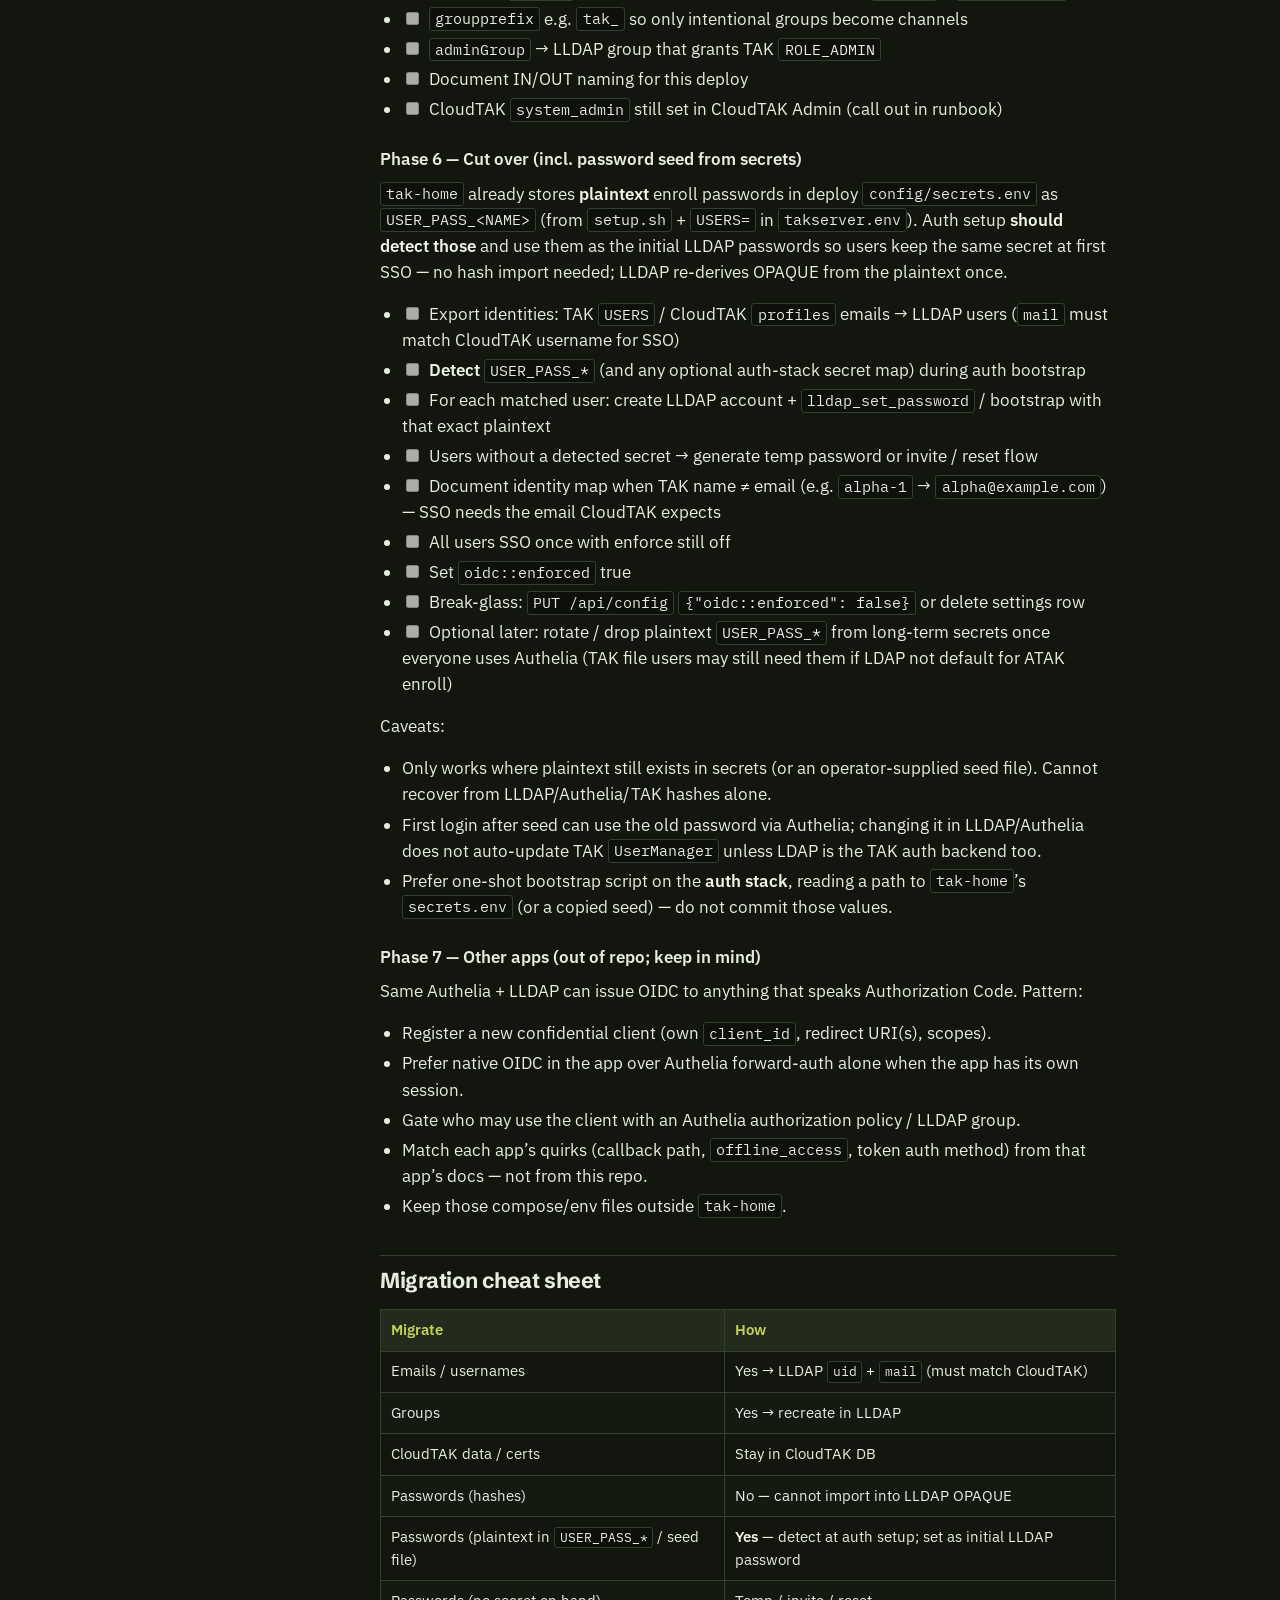
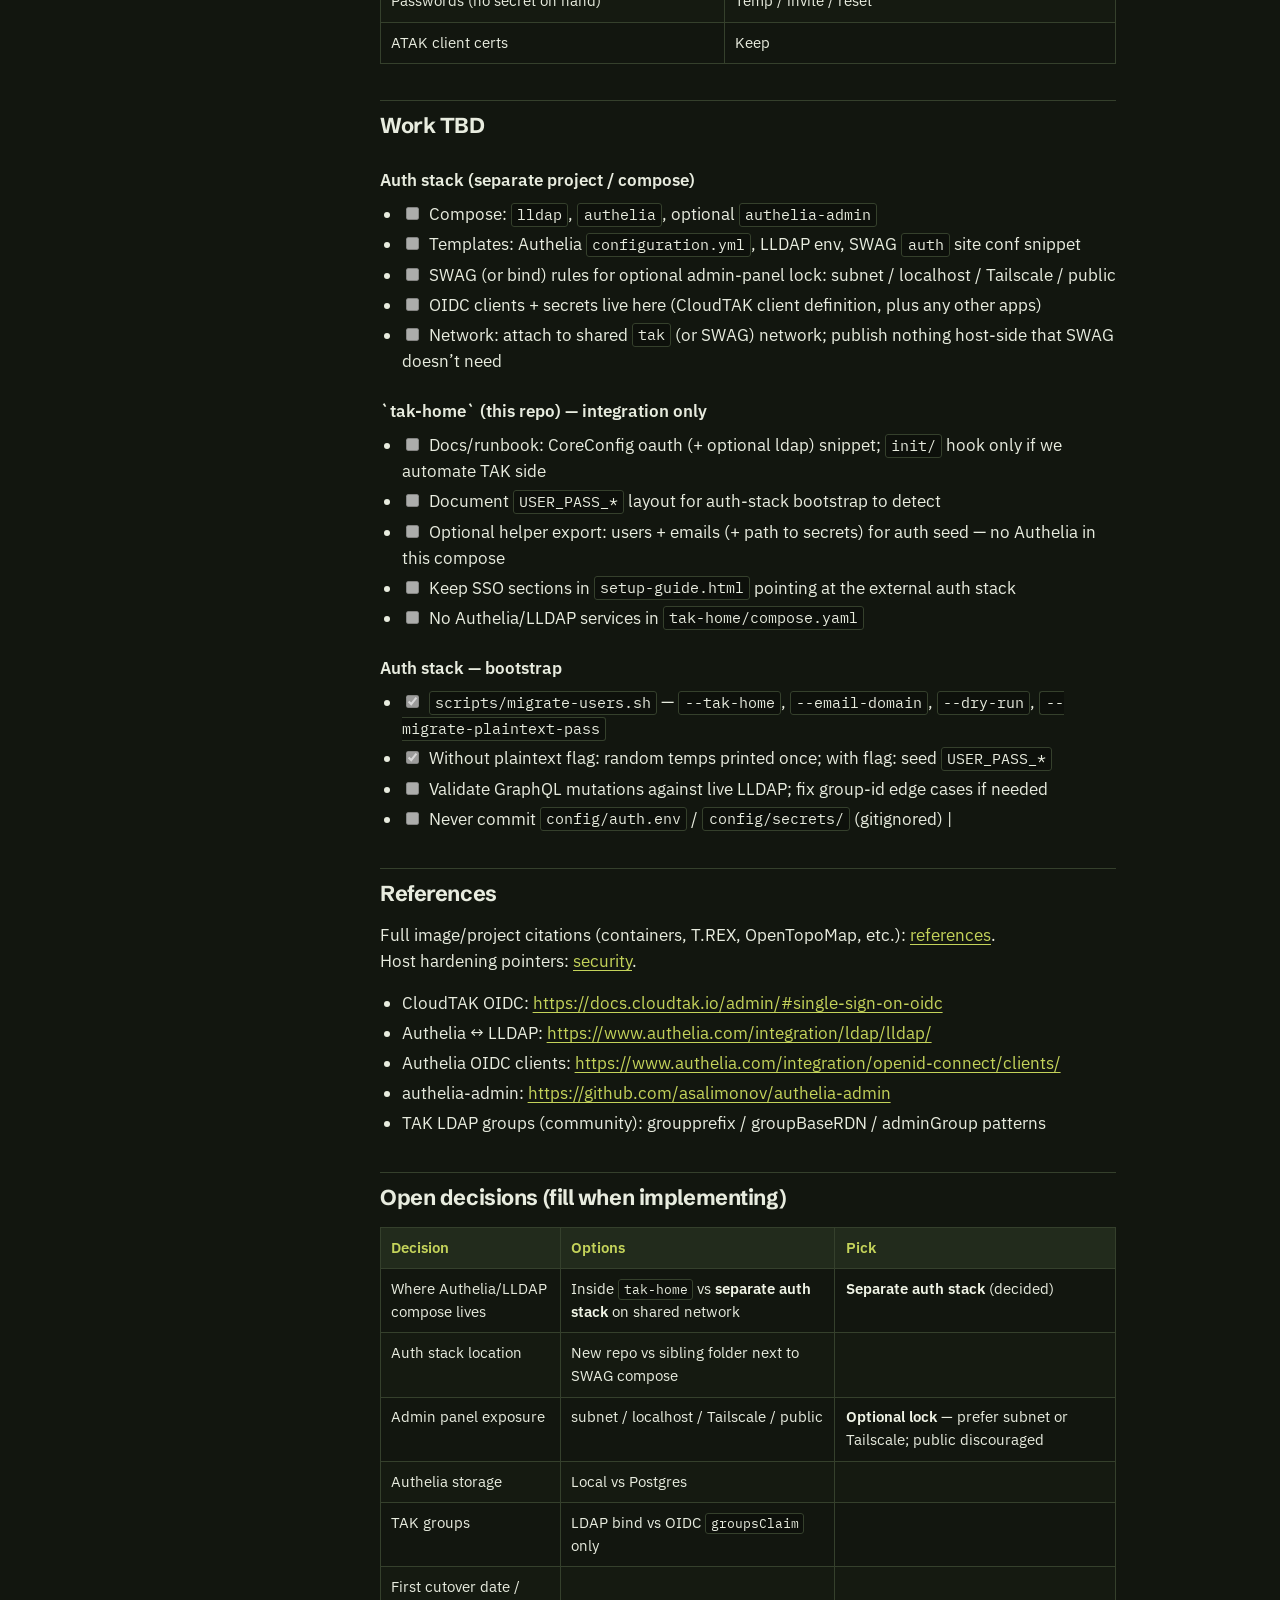
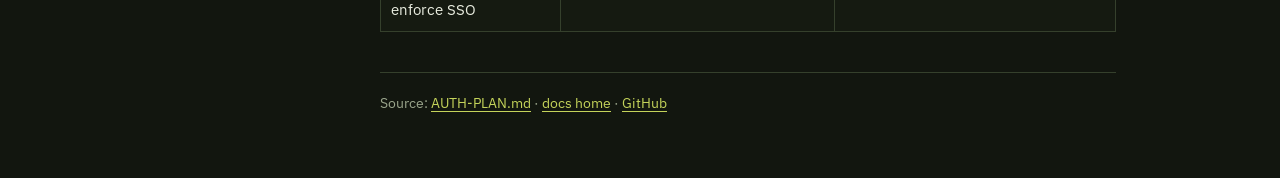
==== commit bf7e166d: "docs: references, security pages, mobile nav, guide polish" ====
--- a/docs/auth-plan.html
+++ b/docs/auth-plan.html
@@ -22,6 +22,8 @@
         <li><a href="setup-guide.html">Setup guide</a></li>
         <li><a href="auth-plan.html" aria-current="page">Auth plan</a></li>
         <li><a href="dev-move.html">Dev move</a></li>
+        <li><a href="references.html">References</a></li>
+        <li><a href="security.html">Security</a></li>
       </ul>
       <span class="toc-label">On this page</span>
 <ul class="toc">
@@ -346,6 +348,7 @@
 <li><input disabled="" type="checkbox"> Never commit <code>config/auth.env</code> / <code>config/secrets/</code> (gitignored) |</li>
 </ul>
 <h2 id="references">References</h2>
+<p>Full image/project citations (containers, T.REX, OpenTopoMap, etc.): <a href="references.html">references</a>.<br>Host hardening pointers: <a href="security.html">security</a>.</p>
 <ul>
 <li>CloudTAK OIDC: <a href="https://docs.cloudtak.io/admin/#single-sign-on-oidc">https://docs.cloudtak.io/admin/#single-sign-on-oidc</a></li>
 <li>Authelia ↔ LLDAP: <a href="https://www.authelia.com/integration/ldap/lldap/">https://www.authelia.com/integration/ldap/lldap/</a></li>
@@ -402,5 +405,6 @@
       </footer>
     </main>
   </div>
+  <script src="nav-mobile.js" defer></script>
 </body>
 </html>
--- a/docs/site.css
+++ b/docs/site.css
@@ -13,7 +13,12 @@
 }
 
 * { box-sizing: border-box; }
-html { scroll-behavior: smooth; }
+html {
+  scroll-behavior: smooth;
+  scrollbar-width: none; /* Firefox */
+  -ms-overflow-style: none; /* legacy Edge */
+}
+html::-webkit-scrollbar { display: none; } /* Chrome / Safari */
 body {
   margin: 0;
   font-family: "IBM Plex Sans", system-ui, sans-serif;
@@ -25,7 +30,10 @@
     radial-gradient(ellipse 60% 40% at 100% 0%, #1e2a28 0%, transparent 50%),
     var(--bg);
   min-height: 100vh;
-}
+  scrollbar-width: none;
+  -ms-overflow-style: none;
+}
+body::-webkit-scrollbar { display: none; }
 
 a { color: var(--accent); text-underline-offset: 3px; }
 a:hover { color: #dce878; }
@@ -39,20 +47,43 @@
   padding: 2rem 1.25rem 4rem;
 }
 
-@media (max-width: 800px) {
-  .wrap {
-    grid-template-columns: 1fr;
-    gap: 1.25rem;
-  }
-  .side { position: static; }
-}
-
 .side {
   position: sticky;
   top: 1rem;
   align-self: start;
   font-size: 0.85rem;
-}
+  z-index: 100;
+  background: var(--bg);
+}
+
+.wrap > main {
+  position: relative;
+  z-index: 0;
+  min-width: 0;
+}
+
+.side-top {
+  display: flex;
+  align-items: center;
+  justify-content: space-between;
+  gap: 0.75rem;
+}
+
+.nav-toggle {
+  display: none;
+  font: inherit;
+  font-size: 0.8rem;
+  font-weight: 500;
+  cursor: pointer;
+  color: var(--bg);
+  background: var(--accent);
+  border: 0;
+  border-radius: var(--radius);
+  padding: 0.4rem 0.75rem;
+  flex-shrink: 0;
+}
+
+.nav-toggle:hover { filter: brightness(1.06); }
 
 .side .brand {
   font-family: "Schibsted Grotesk", "IBM Plex Sans", sans-serif;
@@ -67,6 +98,60 @@
   text-decoration: none;
 }
 
+.side-top .brand { margin-bottom: 0; }
+
+@media (max-width: 960px) {
+  .wrap {
+    grid-template-columns: 1fr;
+    gap: 1rem;
+    padding-top: 0;
+  }
+
+  .side {
+    position: sticky;
+    top: 0;
+    z-index: 100;
+    margin: 0 -1.25rem 0.75rem;
+    padding: 0.75rem 1.25rem;
+    background: #12160f;
+    border-bottom: 1px solid var(--line);
+  }
+
+  .nav-toggle { display: inline-flex; align-items: center; }
+
+  /* Collapsed by default — only the brand + Menu button show */
+  .side .side-panel {
+    display: none;
+  }
+
+  .side.is-open .side-panel {
+    display: block;
+    margin-top: 0.85rem;
+    padding-top: 0.85rem;
+    border-top: 1px solid var(--line);
+    max-height: min(70vh, 28rem);
+    overflow-y: auto;
+    scrollbar-width: none;
+    -ms-overflow-style: none;
+  }
+  .side.is-open .side-panel::-webkit-scrollbar { display: none; }
+
+  .side .toc {
+    max-height: none;
+  }
+
+  .wrap > main {
+    position: relative;
+    z-index: 0;
+    min-width: 0;
+  }
+}
+
+@media (min-width: 961px) {
+  .side .side-panel { display: block; }
+  .nav-toggle { display: none !important; }
+}
+
 .side .brand img {
   width: 1.75rem;
   height: 1.75rem;
@@ -103,7 +188,10 @@
   border-left: 1px solid var(--line);
   max-height: min(60vh, 28rem);
   overflow: auto;
-}
+  scrollbar-width: none;
+  -ms-overflow-style: none;
+}
+.side .toc::-webkit-scrollbar { display: none; }
 
 .side .toc a {
   display: block;
@@ -185,10 +273,13 @@
   border: 1px solid var(--line);
   border-radius: var(--radius);
   overflow-x: auto;
+  scrollbar-width: none;
+  -ms-overflow-style: none;
   font-family: "IBM Plex Mono", ui-monospace, monospace;
   font-size: 0.82rem;
   line-height: 1.45;
 }
+article pre::-webkit-scrollbar { display: none; }
 
 article pre code {
   background: none;
@@ -210,6 +301,8 @@
   vertical-align: top;
   padding: 0.55rem 0.65rem;
   border: 1px solid var(--line);
+  overflow-wrap: anywhere;
+  word-break: break-word;
 }
 
 article th {
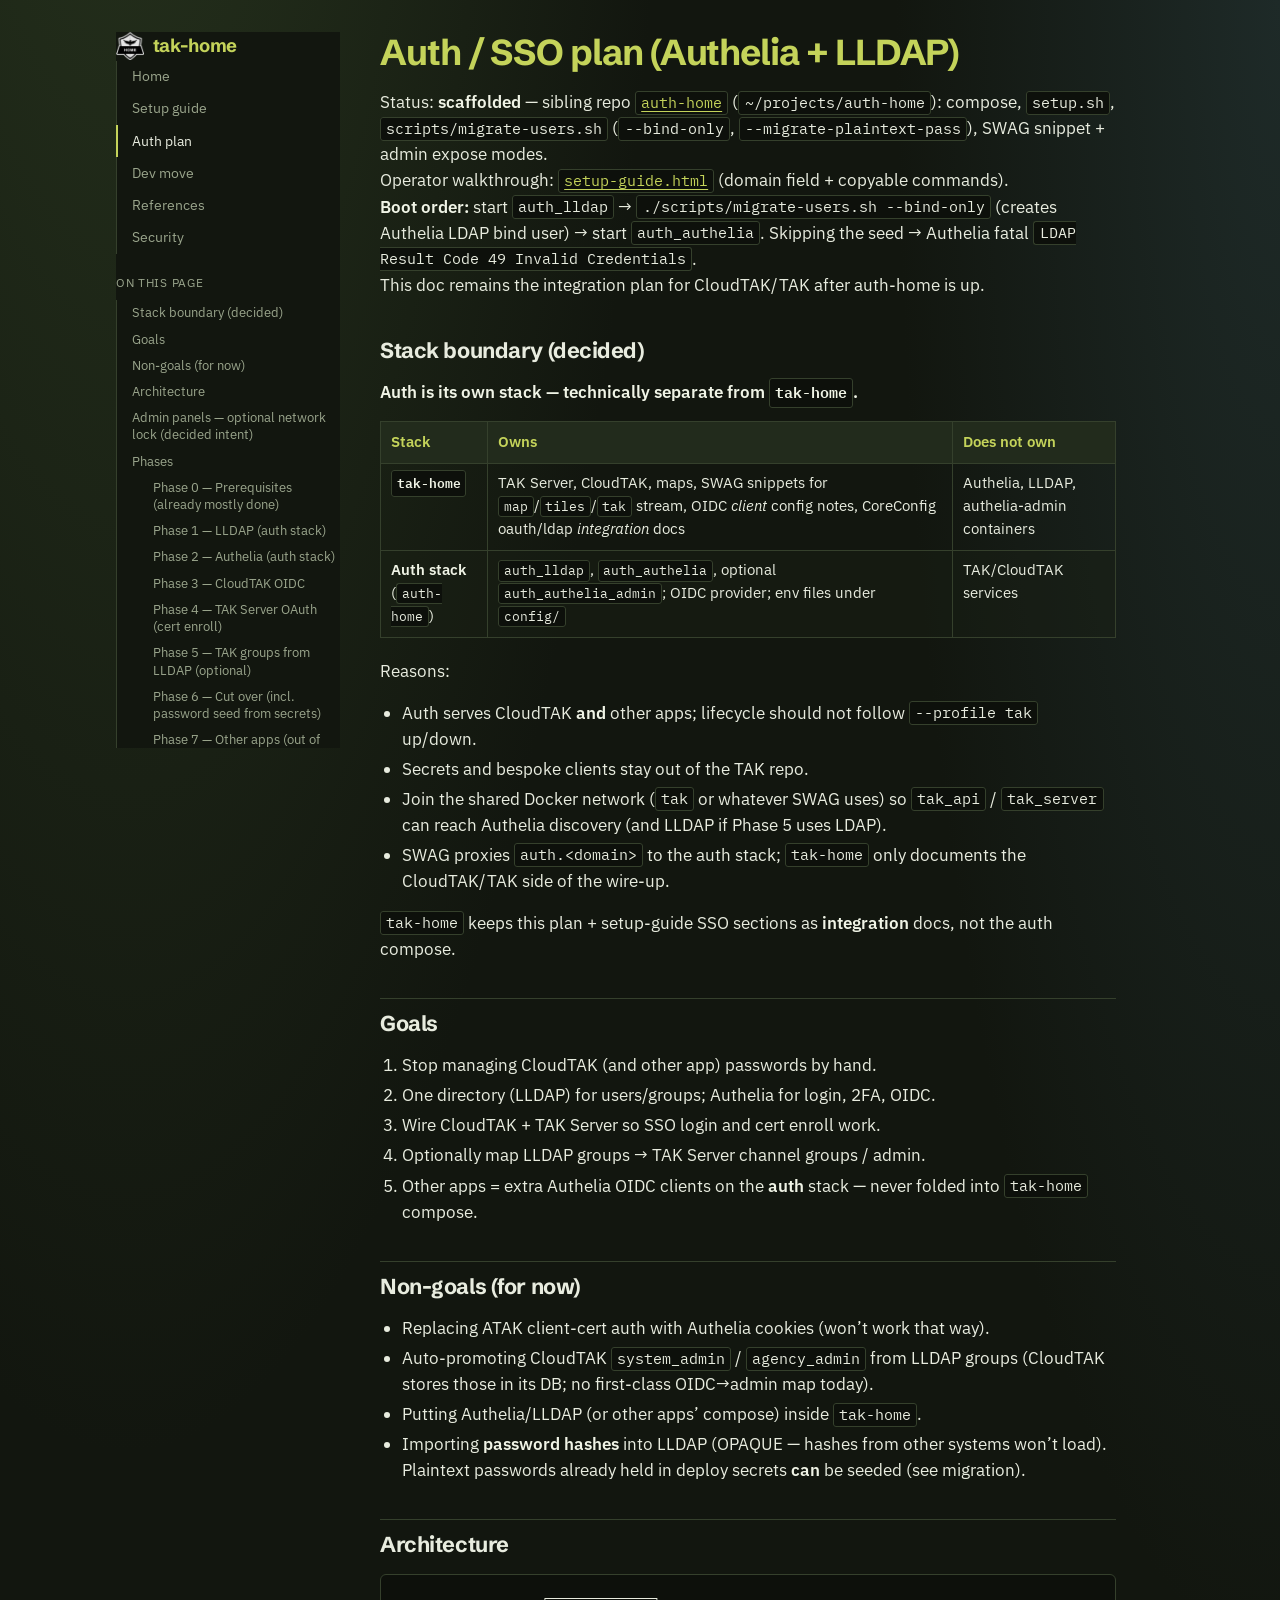
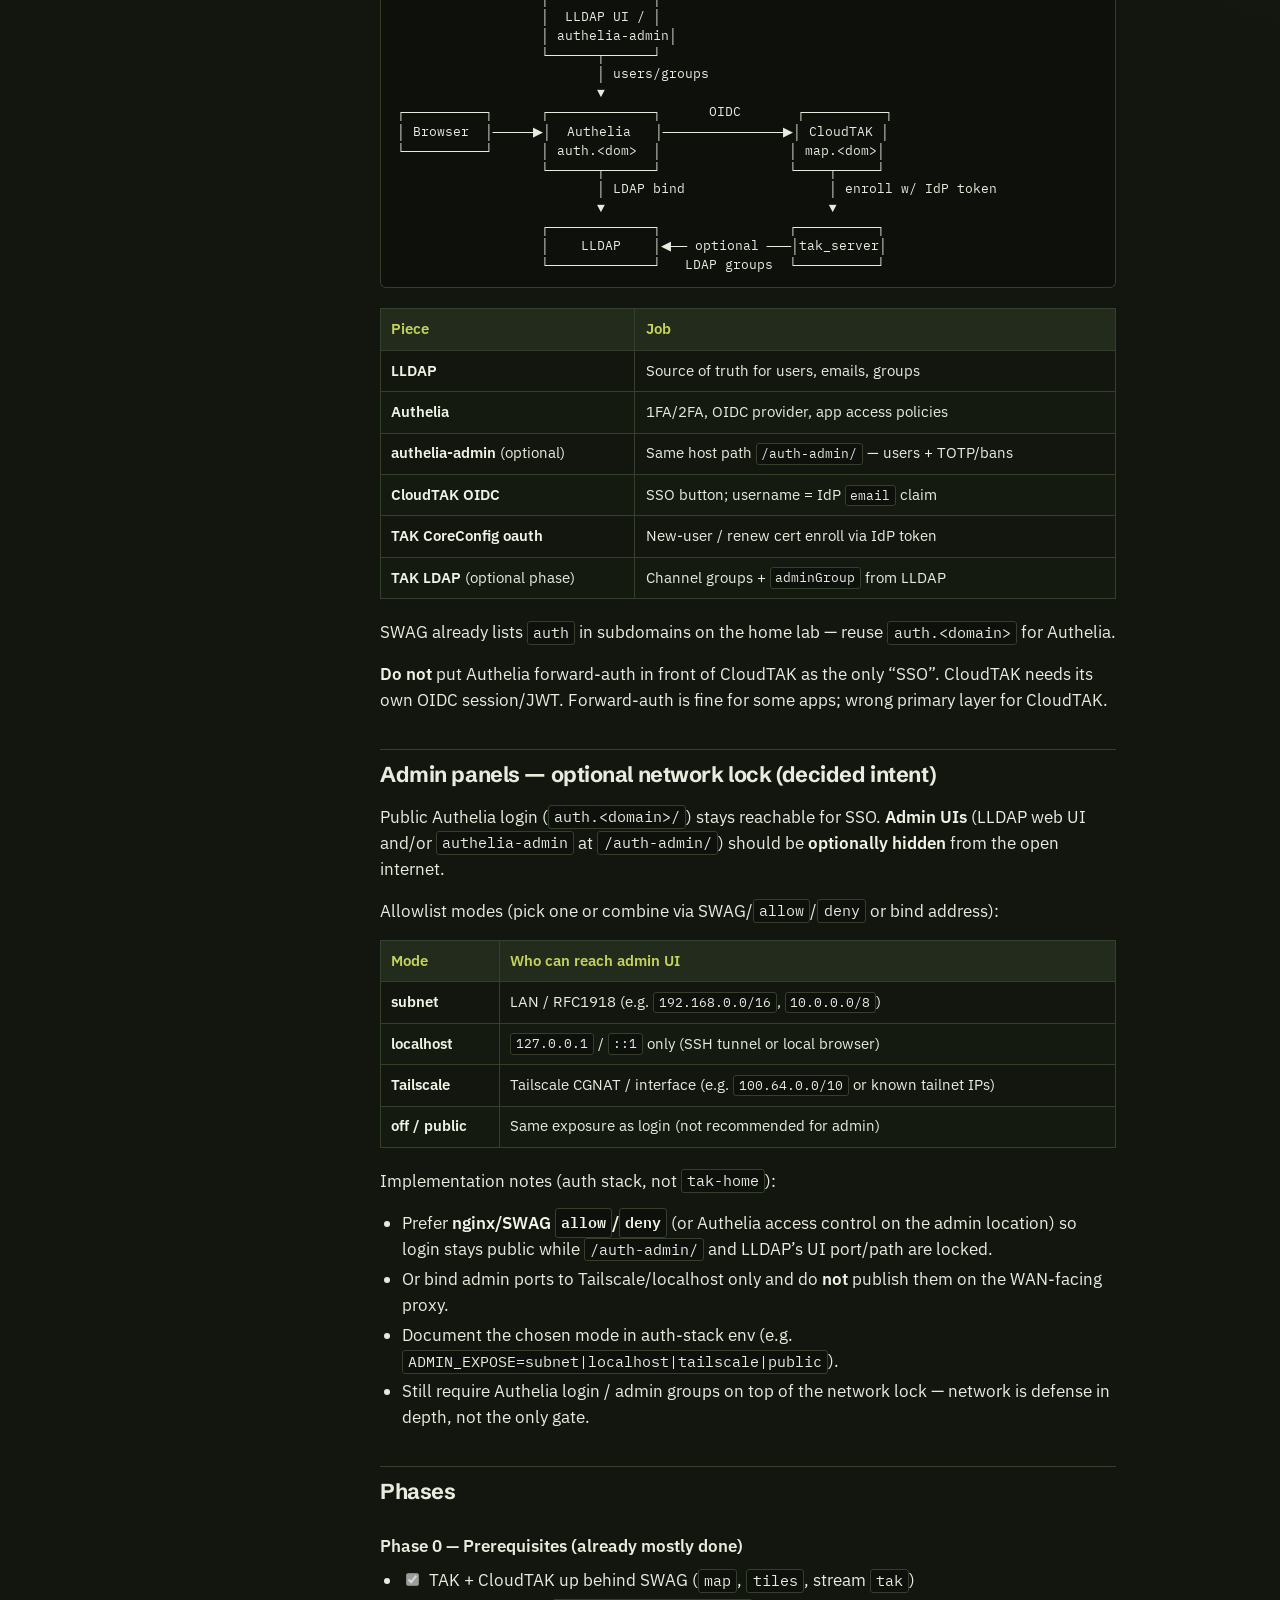
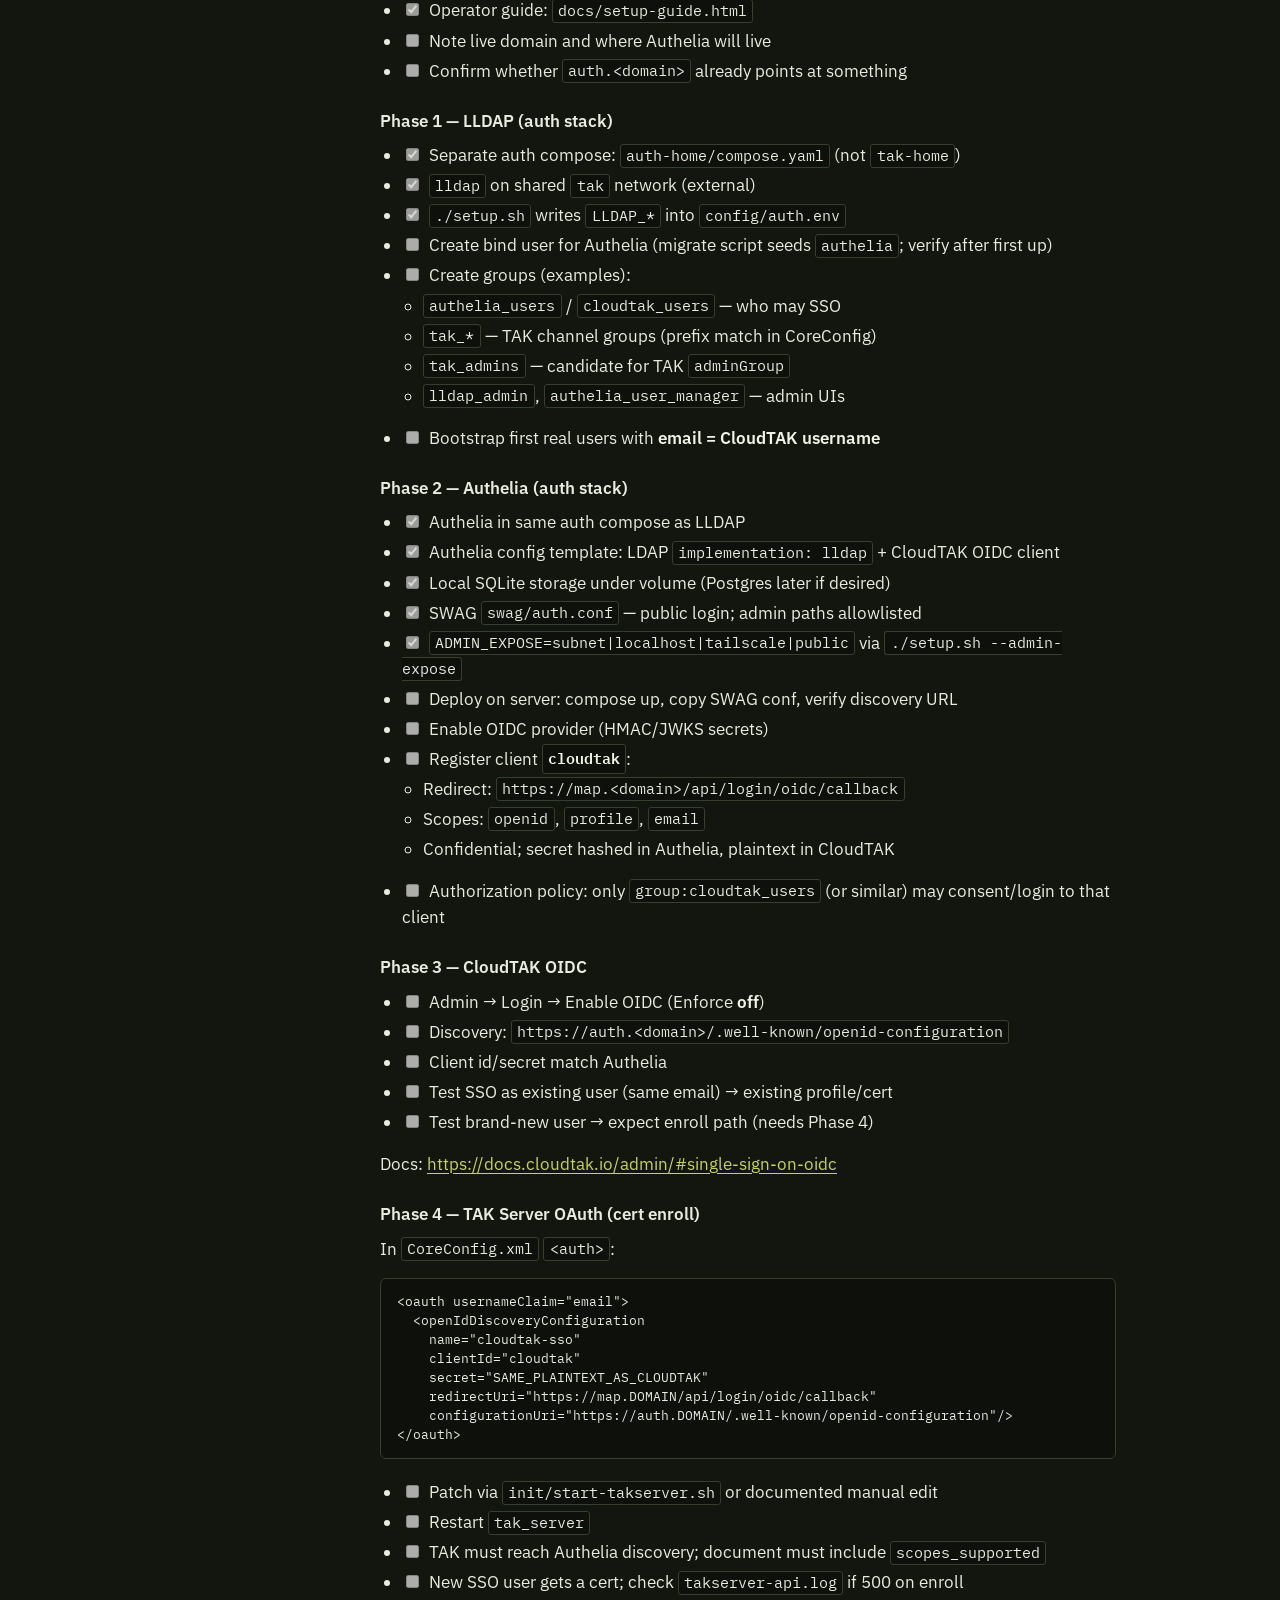
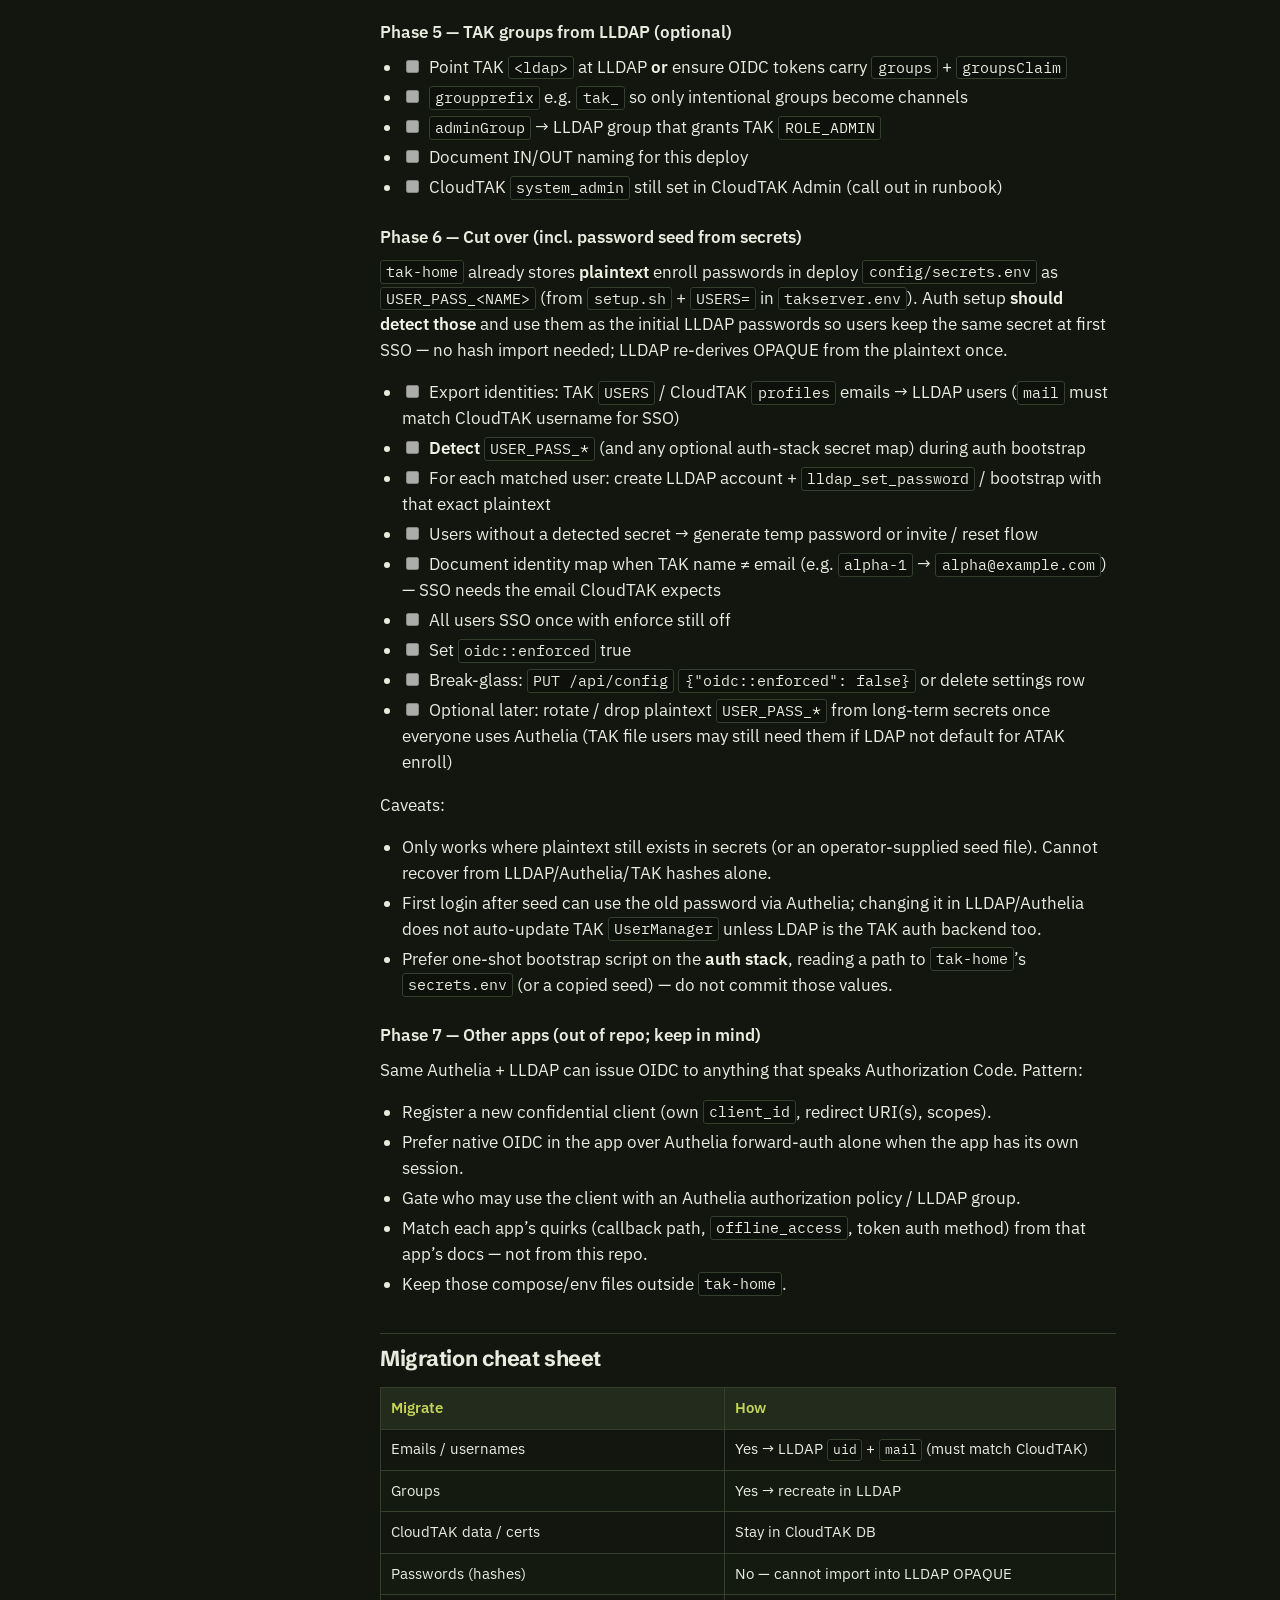
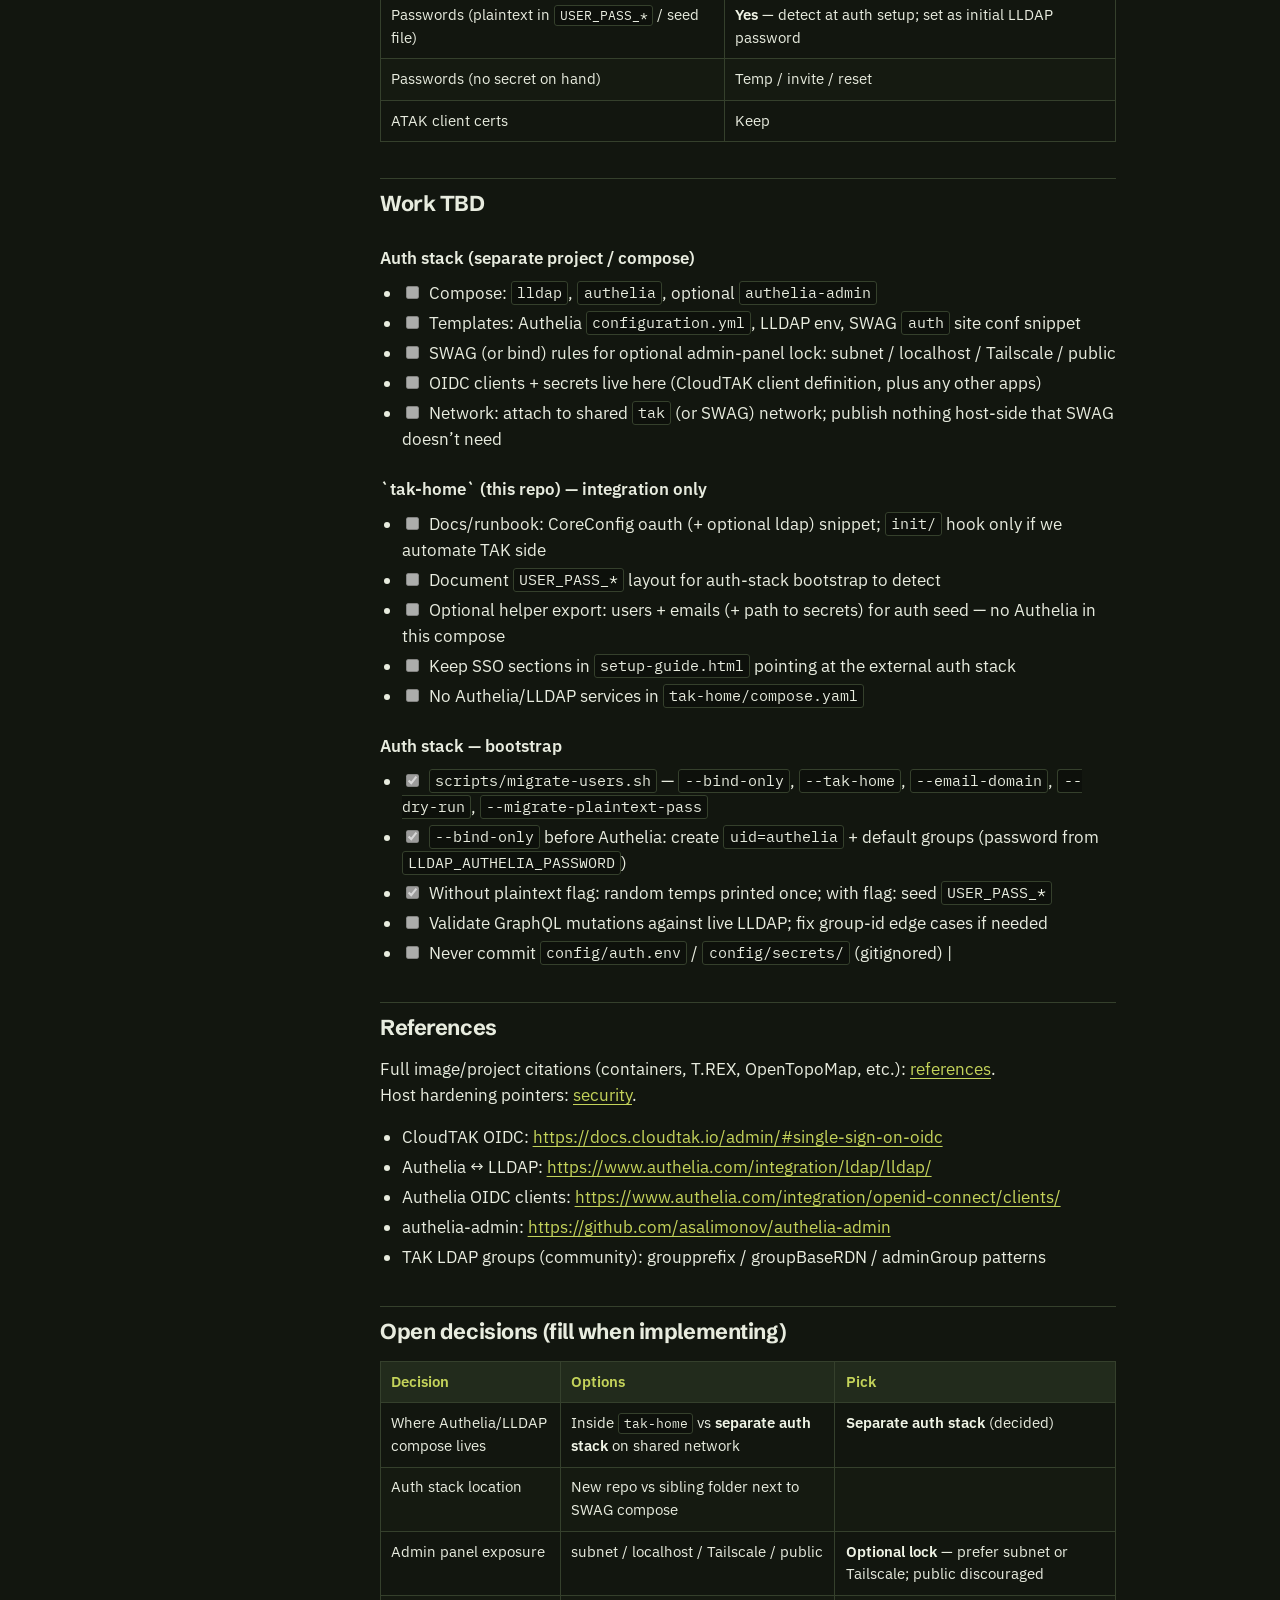
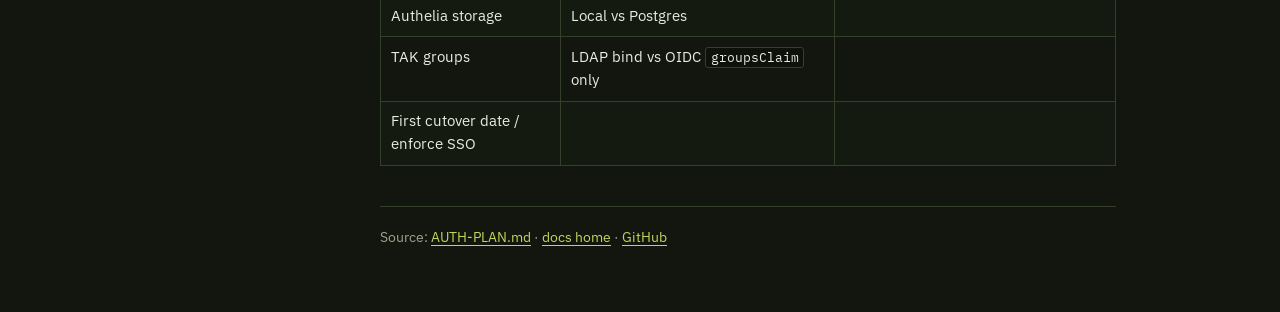
==== commit 76fa17e2: "docs: auth spinup order" ====
--- a/docs/auth-plan.html
+++ b/docs/auth-plan.html
@@ -53,7 +53,7 @@
     <main>
       <article>
 <h1 id="auth-sso-plan-authelia-lldap">Auth / SSO plan (Authelia + LLDAP)</h1>
-<p>Status: <strong>scaffolded</strong> — sibling repo <a href="../../auth-home"><code>auth-home</code></a> (<code>~/projects/auth-home</code>): compose, <code>setup.sh</code>, <code>scripts/migrate-users.sh</code> (<code>--migrate-plaintext-pass</code>), SWAG snippet + admin expose modes.<br>Operator walkthrough: <a href="./setup-guide.html"><code>setup-guide.html</code></a> (domain field + copyable commands).<br>This doc remains the integration plan for CloudTAK/TAK after auth-home is up.</p>
+<p>Status: <strong>scaffolded</strong> — sibling repo <a href="../../auth-home"><code>auth-home</code></a> (<code>~/projects/auth-home</code>): compose, <code>setup.sh</code>, <code>scripts/migrate-users.sh</code> (<code>--bind-only</code>, <code>--migrate-plaintext-pass</code>), SWAG snippet + admin expose modes.<br>Operator walkthrough: <a href="./setup-guide.html"><code>setup-guide.html</code></a> (domain field + copyable commands).<br><strong>Boot order:</strong> start <code>auth_lldap</code> → <code>./scripts/migrate-users.sh --bind-only</code> (creates Authelia LDAP bind user) → start <code>auth_authelia</code>. Skipping the seed → Authelia fatal <code>LDAP Result Code 49 Invalid Credentials</code>.<br>This doc remains the integration plan for CloudTAK/TAK after auth-home is up.</p>
 <h2 id="stack-boundary-decided">Stack boundary (decided)</h2>
 <p><strong>Auth is its own stack — technically separate from <code>tak-home</code>.</strong></p>
 <table>
@@ -342,7 +342,8 @@
 </ul>
 <h3 id="auth-stack-bootstrap">Auth stack — bootstrap</h3>
 <ul>
-<li><input checked="" disabled="" type="checkbox"> <code>scripts/migrate-users.sh</code> — <code>--tak-home</code>, <code>--email-domain</code>, <code>--dry-run</code>, <code>--migrate-plaintext-pass</code></li>
+<li><input checked="" disabled="" type="checkbox"> <code>scripts/migrate-users.sh</code> — <code>--bind-only</code>, <code>--tak-home</code>, <code>--email-domain</code>, <code>--dry-run</code>, <code>--migrate-plaintext-pass</code></li>
+<li><input checked="" disabled="" type="checkbox"> <code>--bind-only</code> before Authelia: create <code>uid=authelia</code> + default groups (password from <code>LLDAP_AUTHELIA_PASSWORD</code>)</li>
 <li><input checked="" disabled="" type="checkbox"> Without plaintext flag: random temps printed once; with flag: seed <code>USER_PASS_*</code></li>
 <li><input disabled="" type="checkbox"> Validate GraphQL mutations against live LLDAP; fix group-id edge cases if needed</li>
 <li><input disabled="" type="checkbox"> Never commit <code>config/auth.env</code> / <code>config/secrets/</code> (gitignored) |</li>
